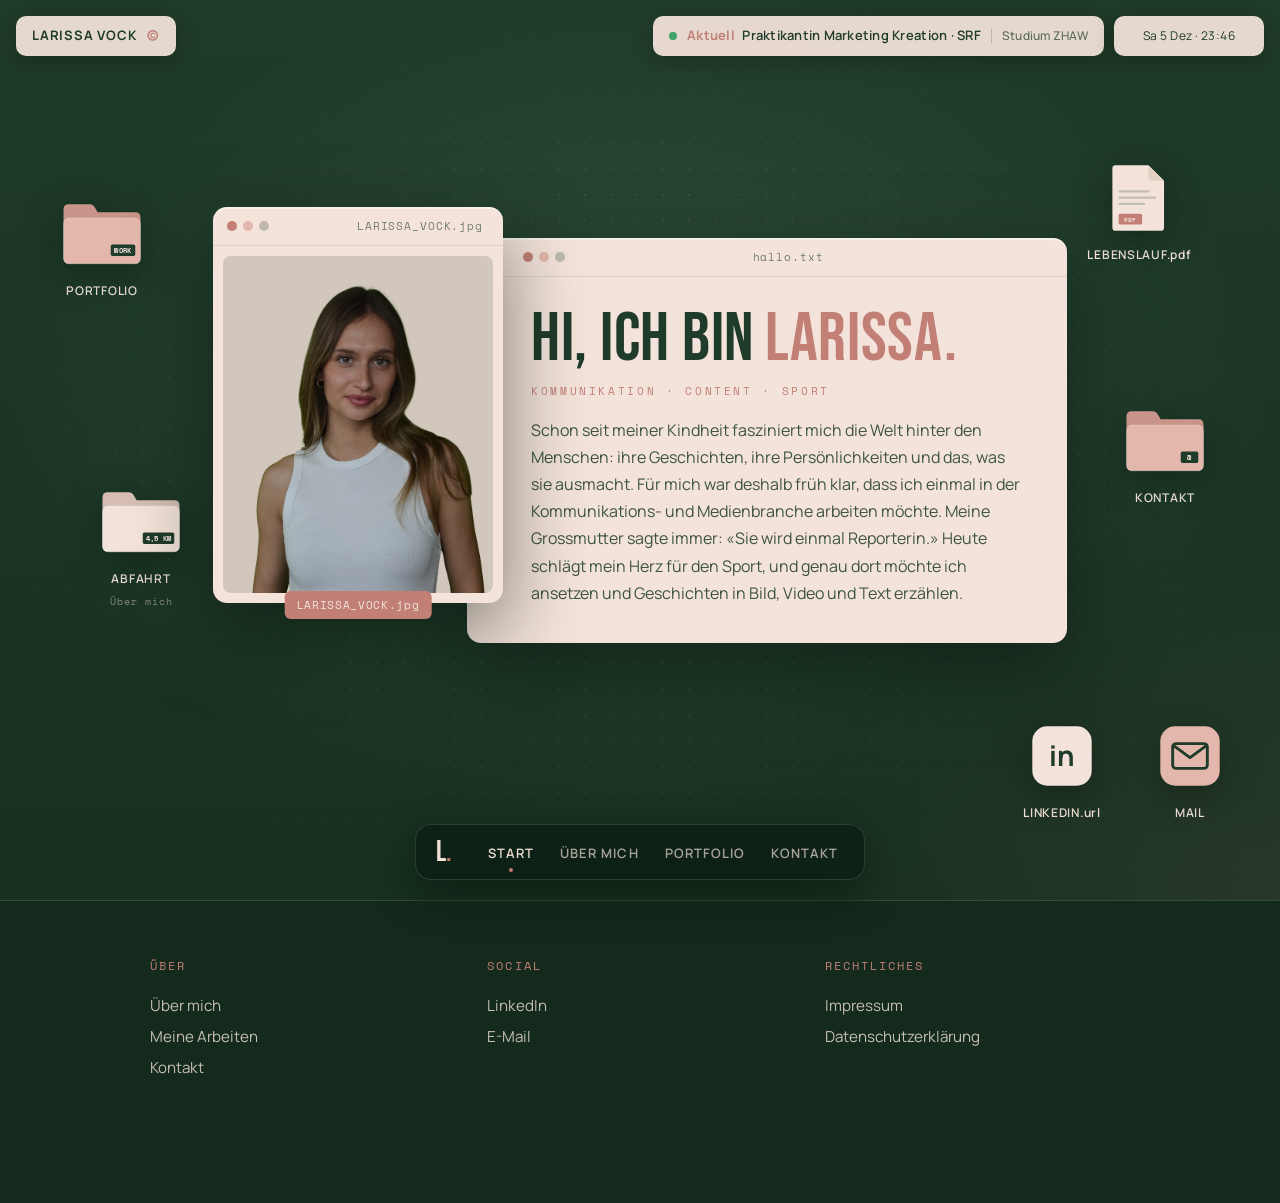
==== index.html @ a06ce9d1 "Startseite: Ordner in Rosa/Beige, Mail-Icon, Status als aktuell Co-Authored-By: Claude Opus 5.5 <nor" ====
<!DOCTYPE html>
<html lang="de">
<head>
<meta charset="UTF-8">
<meta name="format-detection" content="telephone=no, date=no, address=no, email=no">
<meta name="viewport" content="width=device-width, initial-scale=1.0">
<title>Larissa Vock</title>
<link rel="preconnect" href="https://fonts.googleapis.com">
<link href="https://fonts.googleapis.com/css2?family=Bebas+Neue&family=Space+Mono:wght@400;700&family=Manrope:wght@300;400;500;600;700&display=swap" rel="stylesheet">
<link rel="stylesheet" href="style.css">
</head>
<body class="dt-body">

<!-- Menüleiste oben -->
<header class="dt-menubar">
  <a href="index.html" class="dt-chip dt-brand">LARISSA VOCK<span>©</span></a>
  <div class="dt-menubar-right">
    <div class="dt-chip dt-status">
      <i class="dt-dot" aria-hidden="true"></i>
      <span><b>Aktuell</b> Praktikantin Marketing Kreation · SRF</span>
      <span class="dt-status-sub">Studium ZHAW</span>
    </div>
    <div class="dt-chip dt-clock mono" id="dtClock" aria-label="Uhrzeit in Zürich">&nbsp;</div>
  </div>
</header>

<main class="dt-desktop" id="desktop">

  <!-- Fenster in der Mitte -->
  <div class="dt-windows">
    <div class="dt-window dt-photo" data-drag style="--d:150ms">
      <div class="dt-titlebar" data-handle>
        <span class="dt-lights" aria-hidden="true"><i></i><i></i><i></i></span>
        <span class="dt-title mono">LARISSA_VOCK.jpg</span>
      </div>
      <div class="dt-photo-img"><img src="larissa-photo.jpg" alt="Larissa Vock" draggable="false"></div>
      <div class="dt-filetag mono">LARISSA_VOCK.jpg</div>
    </div>

    <div class="dt-window dt-text" data-drag style="--d:300ms">
      <div class="dt-titlebar" data-handle>
        <span class="dt-lights" aria-hidden="true"><i></i><i></i><i></i></span>
        <span class="dt-title mono">hallo.txt</span>
      </div>
      <div class="dt-text-body">
        <h1 data-split>Hi, ich bin <span>Larissa.</span></h1>
        <div class="home-tagline mono">Kommunikation · Content · Sport</div>
        <p class="home-story">Schon seit meiner Kindheit fasziniert mich die Welt hinter den Menschen: ihre Geschichten,
        ihre Persönlichkeiten und das, was sie ausmacht. Für mich war deshalb früh klar, dass ich einmal in der
        Kommunikations- und Medienbranche arbeiten möchte. Meine Grossmutter sagte immer: «Sie wird einmal
        Reporterin.» Heute schlägt mein Herz für den Sport, und genau dort möchte ich ansetzen und Geschichten in
        Bild, Video und Text erzählen.</p>
      </div>
    </div>
  </div>

  <!-- Desktop-Icons -->
  <nav class="dt-icons" aria-label="Desktop">
    <a class="dt-icon" href="portfolio.html" data-drag style="--x:8%; --y:22%; --d:600ms">
      <svg class="dt-folder folder-rosa" viewBox="0 0 96 76" aria-hidden="true">
        <path d="M4 10 Q4 4 10 4 H34 Q38 4 40 8 L43 13 H86 Q92 13 92 19 V24 H4 Z" class="f-back"/>
        <rect x="4" y="20" width="88" height="52" rx="6" class="f-front"/>
        <rect x="58" y="50" width="28" height="13" rx="2" class="f-tag"/>
        <text x="72" y="59.5" class="f-tag-txt">WORK</text>
      </svg>
      <span class="dt-label">PORTFOLIO</span>
    </a>

    <a class="dt-icon" href="ueber-mich.html" data-drag style="--x:11%; --y:54%; --d:720ms">
      <svg class="dt-folder folder-cream" viewBox="0 0 96 76" aria-hidden="true">
        <path d="M4 10 Q4 4 10 4 H34 Q38 4 40 8 L43 13 H86 Q92 13 92 19 V24 H4 Z" class="f-back"/>
        <rect x="4" y="20" width="88" height="52" rx="6" class="f-front"/>
        <rect x="50" y="50" width="36" height="13" rx="2" class="f-tag"/>
        <text x="68" y="59.5" class="f-tag-txt">4,5 KM</text>
      </svg>
      <span class="dt-label">ABFAHRT</span>
      <span class="dt-hint mono">Über mich</span>
    </a>

    <a class="dt-icon" href="Lebenslauf_Larissa_Vock.pdf" download data-drag style="--x:89%; --y:18%; --d:840ms">
      <svg class="dt-doc" viewBox="0 0 76 92" aria-hidden="true">
        <path d="M8 4 H50 L70 24 V84 Q70 88 66 88 H8 Q4 88 4 84 V8 Q4 4 8 4 Z" class="d-page"/>
        <path d="M50 4 V20 Q50 24 54 24 H70" class="d-fold"/>
        <rect x="12" y="36" width="40" height="3" rx="1.5" class="d-line"/>
        <rect x="12" y="44" width="48" height="3" rx="1.5" class="d-line"/>
        <rect x="12" y="52" width="34" height="3" rx="1.5" class="d-line"/>
        <rect x="12" y="66" width="30" height="14" rx="2" class="d-tag"/>
        <text x="27" y="76.5" class="d-tag-txt">PDF</text>
      </svg>
      <span class="dt-label">LEBENSLAUF.pdf</span>
    </a>

    <a class="dt-icon" href="kontakt.html" data-drag style="--x:91%; --y:45%; --d:960ms">
      <svg class="dt-folder folder-rosa" viewBox="0 0 96 76" aria-hidden="true">
        <path d="M4 10 Q4 4 10 4 H34 Q38 4 40 8 L43 13 H86 Q92 13 92 19 V24 H4 Z" class="f-back"/>
        <rect x="4" y="20" width="88" height="52" rx="6" class="f-front"/>
        <rect x="66" y="50" width="20" height="13" rx="2" class="f-tag"/>
        <text x="76" y="59.5" class="f-tag-txt">@</text>
      </svg>
      <span class="dt-label">KONTAKT</span>
    </a>

    <a class="dt-icon" href="https://www.linkedin.com/in/larissa-vock-81aab3216/" target="_blank" rel="noopener" data-drag style="--x:83%; --y:80%; --d:1080ms">
      <svg class="dt-app" viewBox="0 0 80 80" aria-hidden="true">
        <rect x="4" y="4" width="72" height="72" rx="18" class="a-bg"/>
        <text x="40" y="52" class="a-txt">in</text>
      </svg>
      <span class="dt-label">LINKEDIN.url</span>
    </a>

    <a class="dt-icon" href="mailto:larissa.vock@bluewin.ch" data-drag style="--x:93%; --y:80%; --d:1200ms">
      <svg class="dt-app" viewBox="0 0 80 80" aria-hidden="true">
        <rect x="4" y="4" width="72" height="72" rx="18" class="a-bg a-bg-rosa"/>
        <rect x="19" y="25" width="42" height="30" rx="4" class="m-env"/>
        <path d="M21 28 L40 42 L59 28" class="m-flap"/>
      </svg>
      <span class="dt-label">MAIL</span>
    </a>
  </nav>

  <!-- Dock unten -->
  <nav class="dt-dock" aria-label="Hauptnavigation">
    <a href="index.html" class="dt-dock-logo" aria-label="Start">L<span>.</span></a>
    <ul>
      <li><a href="index.html" class="active">START</a></li>
      <li><a href="ueber-mich.html">ÜBER MICH</a></li>
      <li><a href="portfolio.html">PORTFOLIO</a></li>
      <li><a href="kontakt.html">KONTAKT</a></li>
    </ul>
  </nav>
</main>


<footer class="site-footer">
  <div class="footer-inner">
    <div class="footer-cols">
      <div class="footer-col">
        <h4>Über</h4>
        <a href="ueber-mich.html">Über mich</a>
        <a href="portfolio.html">Meine Arbeiten</a>
        <a href="kontakt.html">Kontakt</a>
      </div>
      <div class="footer-col">
        <h4>Social</h4>
        <a href="https://www.linkedin.com/in/larissa-vock-81aab3216/" target="_blank" rel="noopener">LinkedIn</a>
        <a href="mailto:larissa.vock@bluewin.ch">E-Mail</a>
      </div>
      <div class="footer-col">
        <h4>Rechtliches</h4>
        <a href="impressum.html">Impressum</a>
        <a href="datenschutz.html">Datenschutzerklärung</a>
      </div>
    </div>
  </div>
</footer>

<script>
(function(){
  /* Uhr (Zürcher Zeit) */
  var clock = document.getElementById('dtClock');
  var fmtDay = new Intl.DateTimeFormat('de-CH', { timeZone: 'Europe/Zurich', weekday: 'short', day: 'numeric', month: 'short' });
  var fmtTime = new Intl.DateTimeFormat('de-CH', { timeZone: 'Europe/Zurich', hour: '2-digit', minute: '2-digit' });
  function tick(){
    var now = new Date();
    clock.textContent = fmtDay.format(now).replace(/\./g, '').replace(',', '') + ' · ' + fmtTime.format(now);
  }
  tick(); setInterval(tick, 10000);


  /* Fenster & Icons verschieben wie auf einem Desktop */
  var desktop = document.getElementById('desktop');
  var z = 10;
  var canDrag = window.matchMedia('(min-width: 900px) and (pointer: fine)');
  document.querySelectorAll('[data-drag]').forEach(function(el){
    var handle = el.querySelector('[data-handle]') || el;
    var sx, sy, ox = 0, oy = 0, moved = false, active = false;
    handle.addEventListener('pointerdown', function(e){
      if (!canDrag.matches || e.button !== 0) return;
      active = true; moved = false;
      sx = e.clientX - ox; sy = e.clientY - oy;
      el.style.zIndex = ++z;
      el.classList.add('is-focus');
      handle.setPointerCapture(e.pointerId);
    });
    handle.addEventListener('pointermove', function(e){
      if (!active) return;
      var nx = e.clientX - sx, ny = e.clientY - sy;
      if (!moved && Math.abs(nx - ox) + Math.abs(ny - oy) < 4) return;
      moved = true;
      el.classList.add('is-dragging');
      // im sichtbaren Bereich halten
      var r = el.getBoundingClientRect(), d = desktop.getBoundingClientRect();
      var baseL = r.left - ox, baseT = r.top - oy;
      nx = Math.min(Math.max(nx, d.left + 8 - baseL), d.right - 8 - r.width - baseL);
      ny = Math.min(Math.max(ny, d.top + 70 - baseT), d.bottom - 100 - r.height - baseT);
      ox = nx; oy = ny;
      el.style.translate = ox + 'px ' + oy + 'px';
    });
    el.addEventListener('dragstart', function(e){ e.preventDefault(); });
    function end(){ active = false; el.classList.remove('is-dragging'); }
    handle.addEventListener('pointerup', end);
    handle.addEventListener('pointercancel', end);
    // Nach dem Ziehen keinen Link öffnen
    el.addEventListener('click', function(e){
      if (moved){ e.preventDefault(); e.stopPropagation(); moved = false; }
    });
  });
  document.addEventListener('pointerdown', function(e){
    document.querySelectorAll('.is-focus').forEach(function(f){ if (!f.contains(e.target)) f.classList.remove('is-focus'); });
  });
})();
</script>

<script src="lenis.min.js"></script>
<script src="motion.js"></script>
</body>
</html>
---- style.css ----
:root{
  --black: #1F3B29;
  --black-soft: #35543F;
  --black-deep: #142A1C;
  --red: #C17F76;
  --red-soft: #E3B7AC;
  --bg: #1F3B29;
  --bg-alt: #16301F;
  --card: #3E6248;
  --cream: #F3E3DA;
  --pink-strong: #C17F76;
  --line: rgba(243,227,218,0.16);
  --nav-h: 68px;
}

*{ margin:0; padding:0; box-sizing:border-box; }
html{ scroll-behavior: smooth; }
html.lenis, html.lenis body{ height: auto; }
.lenis.lenis-smooth{ scroll-behavior: auto !important; }
.lenis.lenis-stopped{ overflow: hidden; }

body{
  background-color: var(--bg);
  color: var(--cream);
  font-family: 'Manrope', sans-serif;
  font-weight: 400;
  overflow-x: hidden;
}

h1, h2, h3, .display{
  font-family: 'Bebas Neue', sans-serif;
  text-transform: uppercase;
  letter-spacing: 0.01em;
}

.mono{ font-family: 'Space Mono', monospace; }

/* ---------- NAV ---------- */
.site-nav{
  position: fixed;
  top: 0; left: 0; right: 0;
  height: var(--nav-h);
  background: var(--cream);
  border-bottom: 2px solid var(--red);
  display: flex;
  align-items: center;
  justify-content: space-between;
  padding: 0 6vw;
  z-index: 200;
}
.site-nav .logo{
  font-family: 'Bebas Neue', sans-serif;
  font-size: 22px;
  color: var(--black);
  text-decoration: none;
  letter-spacing: 0.03em;
}
.site-nav .logo span{ color: var(--red); }
.nav-links{ display: flex; gap: 28px; list-style: none; }
.nav-links a{
  font-family: 'Manrope', sans-serif;
  font-weight: 600;
  font-size: 13px;
  letter-spacing: 0.04em;
  color: rgba(30,43,33,0.65);
  text-decoration: none;
  padding-bottom: 4px;
  border-bottom: 2px solid transparent;
  transition: color 0.2s ease, border-color 0.2s ease;
}
.nav-links a:hover{ color: var(--black); }
.nav-links a.active{ color: var(--red); border-color: var(--red); }

@media (max-width: 640px){
  .site-nav{ padding: 0 5vw; }
  .nav-links{ gap: 14px; }
  .nav-links a{ font-size: 10px; }
  .site-nav .logo{ font-size: 18px; }
}

/* ---------- SHARED PAGE WRAP ---------- */
.page{ padding-top: var(--nav-h); }

/* ---------- HOME PAGE ---------- */
.home-hero{
  min-height: calc(100vh - var(--nav-h));
  display: flex;
  align-items: center;
  gap: 6vw;
  padding: 6vw 8vw;
  flex-wrap: wrap;
}
.home-photo{
  width: 260px;
  height: 260px;
  border-radius: 50%;
  background: var(--card);
  border: 3px solid var(--red);
  flex-shrink: 0;
  display: flex;
  align-items: center;
  justify-content: center;
  font-family: 'Manrope', sans-serif;
  font-size: 12px;
  color: rgba(255,255,255,0.6);
  text-align: center;
  overflow: hidden;
}
.home-photo img{ width: 100%; height: 100%; object-fit: cover; object-position: center 22%; }
.home-photo img.photo-kontakt{ object-position: center 35%; }
.home-text{ max-width: 560px; }
.home-text .eyebrow{
  display: inline-block;
  font-family: 'Manrope', sans-serif;
  font-weight: 700;
  font-size: 11px;
  color: var(--black);
  background: var(--red-soft);
  padding: 6px 14px;
  border-radius: 20px;
  letter-spacing: 0.1em;
  margin-bottom: 18px;
}
.home-text h1{
  font-size: clamp(2.8rem, 6.5vw, 5.2rem);
  line-height: 0.95;
  color: var(--cream);
  margin-bottom: 20px;
}
.home-text h1 span{ color: var(--red); }
.home-text p{
  font-size: 1.05rem;
  line-height: 1.7;
  color: rgba(243,227,218,0.8);
  margin-bottom: 30px;
}
.cta-row{ display: flex; gap: 16px; flex-wrap: wrap; }
.cta-btn{
  font-family: 'Manrope', sans-serif;
  font-weight: 700;
  font-size: 15px;
  color: var(--black);
  background: var(--red-soft);
  padding: 12px 22px;
  border-radius: 24px;
  text-decoration: none;
  transition: transform 0.15s ease, background 0.15s ease, color 0.15s ease;
}
.cta-btn:hover{ background: var(--black); color: #fff; transform: translateY(-2px); }
.cta-btn.ghost{
  background: transparent;
  color: var(--red);
  border: 1.5px solid var(--red);
}
.cta-btn.ghost:hover{ background: var(--black); color: #fff; border-color: var(--black); }
.cta-btn.green{ background: var(--cream); color: var(--black); }
.cta-btn.green:hover{ background: var(--red-soft); color: var(--black); }
.teaser{
  font-weight: 700;
  font-size: 1.3rem;
  line-height: 1.5;
  color: var(--cream);
  margin-top: 8px;
}
.teaser span{ color: var(--red); }

/* ---------- FULL-BLEED DIAGONAL TRACK (Über mich) ---------- */
.track-overlay{
  position: fixed;
  top: var(--nav-h); left: 0; right: 0; bottom: 0;
  pointer-events: none;
  z-index: 1;
  overflow: hidden;
  opacity: 0;
  transition: opacity 0.4s ease;
}
.track-overlay.visible{ opacity: 1; }
.track-overlay svg{ width: 100%; height: 100%; display: block; }
.track-gates-bg{
  position: fixed;
  top: var(--nav-h); left: 0; right: 0; bottom: 0;
  pointer-events: none;
  z-index: 1;
  opacity: 0;
  transition: opacity 0.4s ease;
}
.track-gates-bg.visible{ opacity: 1; }
.track-markers{
  position: fixed;
  top: var(--nav-h); left: 0; right: 0; bottom: 0;
  pointer-events: none;
  z-index: 1;
  opacity: 0;
  transition: opacity 0.4s ease;
}
.track-markers.visible{ opacity: 1; }
.track-path{
  fill: none;
  stroke: var(--pink-strong);
  stroke-width: 2.6;
  opacity: 1;
  stroke-linecap: round;
}
.gate{
  position: absolute;
  width: 24px;
  height: 32px;
  transform: translate(-50%, -100%);
  opacity: 0.75;
  transition: opacity 0.3s ease;
}
.gate::before,
.gate::after{
  content: '';
  position: absolute;
  bottom: 0;
  width: 2.5px;
  height: 100%;
  background: var(--pink-strong);
}
.gate::before{ left: 1px; }
.gate::after{ right: 1px; }
.gate .flag-l,
.gate .flag-r{
  position: absolute;
  top: 0;
  width: 0; height: 0;
  border-style: solid;
}
.gate .flag-l{
  left: 3px;
  border-width: 6px 10px 6px 0;
  border-color: transparent var(--pink-strong) transparent transparent;
}
.gate .flag-r{
  right: 3px;
  border-width: 6px 0 6px 10px;
  border-color: transparent transparent transparent var(--pink-strong);
}
.gate.active{ opacity: 1; }
.gate.active::before,
.gate.active::after{
  background: var(--cream);
}
.gate.active .flag-l{ border-right-color: var(--cream); }
.gate.active .flag-r{ border-left-color: var(--cream); }
.racer{
  position: absolute;
  width: 30px; height: 30px;
  --dir: 1;
  transform: translate(-50%, -60%) scaleX(var(--dir));
  transition: left 0.04s linear, top 0.04s linear, opacity 0.35s ease;
  opacity: 0;
  z-index: 2;
  filter: drop-shadow(0 3px 6px rgba(0,0,0,0.4));
}
.racer svg{ width: 100%; height: 100%; display: block; }
.racer.moving{ opacity: 1; }

/* ---------- FLOATING HUD ---------- */
.hud{
  position: fixed;
  bottom: 24px;
  left: 24px;
  background: var(--black-deep);
  color: #fff;
  border-radius: 14px;
  padding: 14px 18px;
  z-index: 150;
  font-family: 'Space Mono', monospace;
  font-size: 11px;
  min-width: 140px;
  box-shadow: 0 10px 30px rgba(0,0,0,0.35);
  opacity: 0;
  transition: opacity 0.4s ease;
}
.hud.visible{ opacity: 1; }
.hud .row{
  display: flex;
  justify-content: space-between;
  gap: 18px;
  padding: 3px 0;
  color: rgba(255,255,255,0.55);
}
.hud .row .val{ color: var(--red-soft); font-weight: 700; }
.hud .current{
  margin-top: 8px;
  padding-top: 8px;
  border-top: 1px solid rgba(255,255,255,0.18);
  color: #fff;
  font-weight: 700;
  letter-spacing: 0.06em;
  font-size: 10px;
}

@media (max-width: 700px){
  .hud{ left: 12px; bottom: 12px; padding: 10px 14px; font-size: 9px; min-width: 110px; }
}

main.track-main{ position: relative; z-index: 2; }

.track-main section{
  min-height: 68vh;
  display: flex;
  flex-direction: column;
  justify-content: center;
  align-items: flex-start;
  padding: 40px 8vw;
  position: relative;
  border-bottom: 1px solid var(--line);
  overflow: hidden;
  background: rgba(10,26,17,0.32);
}
.track-main section.align-right{
  align-items: flex-end;
}
#welcome{
  position: relative;
  overflow: hidden;
}
.track-main .alt{ background: rgba(6,18,11,0.32); }
.mountains-bg{
  position: absolute;
  bottom: 0; left: 0;
  width: 100%;
  height: 62%;
  z-index: 0;
  pointer-events: none;
}
#welcome .content-block{
  position: relative;
  z-index: 1;
}
.content-block{
  background: var(--card);
  border-radius: 18px;
  padding: 40px 44px;
  width: 880px;
  max-width: 100%;
  box-shadow: 0 8px 28px rgba(0,0,0,0.35);
}
.track-main .eyebrow{
  display: inline-block;
  font-family: 'Manrope', sans-serif;
  font-weight: 700;
  font-size: 11px;
  color: var(--black);
  background: var(--red-soft);
  padding: 6px 14px;
  border-radius: 20px;
  letter-spacing: 0.1em;
  margin-bottom: 18px;
}
.track-main h2{
  font-size: clamp(2.9rem, 6.5vw, 5.4rem);
  line-height: 0.98;
  margin-bottom: 20px;
  color: var(--cream);
}
.track-main .sub{
  font-family: 'Manrope', sans-serif;
  font-weight: 600;
  font-size: 15px;
  color: rgba(243,227,218,0.7);
  margin-bottom: 28px;
}
.track-main p.desc{
  max-width: 820px;
  font-size: 1.2rem;
  line-height: 1.68;
  color: rgba(243,227,218,0.9);
}
.track-main ul.bullets{
  max-width: 820px;
  margin-top: 16px;
  padding-left: 20px;
  color: rgba(243,227,218,0.9);
  line-height: 1.8;
  font-size: 1.1rem;
}


.tags{ display: flex; flex-wrap: wrap; gap: 10px; margin-top: 24px; }
.tag{
  font-family: 'Manrope', sans-serif;
  font-weight: 600;
  font-size: 14px;
  padding: 10px 20px;
  border: 1.5px solid rgba(243,227,218,0.4);
  color: var(--cream);
  border-radius: 24px;
}
.tags-label{
  font-family: 'Manrope', sans-serif;
  font-weight: 800;
  font-size: 15px;
  color: var(--cream);
  letter-spacing: 0.08em;
  margin-top: 30px;
  margin-bottom: 12px;
}

.skill-row{
  display: grid;
  grid-template-columns: 240px 1fr;
  align-items: center;
  gap: 16px;
  max-width: 580px;
  margin-top: 14px;
}
.skill-row .name{ font-family: 'Manrope', sans-serif; font-weight: 600; font-size: 13px; color: var(--cream); }
.bar{
  height: 8px;
  background: rgba(243,227,218,0.18);
  position: relative;
  overflow: hidden;
  border-radius: 6px;
}
.bar span{
  position: absolute; left:0; top:0; bottom:0;
  background: var(--red);
  width: 0%;
  border-radius: 6px;
  transition: width 1.2s cubic-bezier(.2,.8,.2,1);
}

#ziel{ background: var(--cream) !important; position: relative; padding-top: 110px !important; overflow: hidden; }
#ziel h2{ color: var(--black); }
#ziel .eyebrow{ background: var(--red-soft); color: var(--black); }
#ziel .sub, #ziel p.desc{ color: rgba(30,43,33,0.8); }
.finish-arch{
  position: absolute;
  top: 0; left: 50%;
  transform: translateX(-50%);
  width: min(900px, 94%);
  height: auto;
}
.finish-line{
  position: absolute;
  top: 0; left: 0;
  width: 100%;
  height: 26px;
  background-image:
    linear-gradient(45deg, var(--black-deep) 25%, transparent 25%, transparent 75%, var(--black-deep) 75%, var(--black-deep)),
    linear-gradient(45deg, var(--black-deep) 25%, transparent 25%, transparent 75%, var(--black-deep) 75%, var(--black-deep));
  background-size: 24px 24px;
  background-position: 0 0, 12px 12px;
  background-color: var(--cream);
}
#hero{ position: relative; }
.starthaus{
  position: absolute;
  width: 76px;
  height: 76px;
  transform: translate(-50%, -50%);
  opacity: 0.9;
  transition: opacity 0.3s ease, transform 0.3s ease;
}
.starthaus.active{
  opacity: 1;
  transform: translate(-50%, -50%) scale(1.08);
}
#ziel .final-time{
  font-family: 'Space Mono', monospace;
  font-size: clamp(1.3rem, 2.8vw, 1.8rem);
  color: var(--red);
  margin: 16px 0 24px;
}
.contact-links{ display:flex; gap: 20px; flex-wrap: wrap; align-items: center; }
.contact-links a{
  color: var(--black);
  text-decoration: none;
  border-bottom: 1px solid var(--red);
  padding-bottom: 3px;
  font-family: 'Manrope', sans-serif;
  font-weight: 600;
  font-size: 13px;
}
.contact-links a.cta-btn{
  display: inline-block;
  font-size: 15px;
  font-weight: 700;
  line-height: 1;
  padding: 15px 26px;
  border-bottom: none;
}

/* ---------- CAROUSEL ---------- */
.carousel{
  position: relative;
  max-width: 480px;
  margin-top: 28px;
  border-radius: 14px;
  overflow: hidden;
  border: 1px solid var(--line);
}
.carousel-track{ display: flex; transition: transform 0.4s ease; }
.carousel-slide{
  min-width: 100%;
  height: 260px;
  background: var(--black);
  display: flex;
  flex-direction: column;
  align-items: center;
  justify-content: center;
  text-align: center;
  padding: 20px;
}
.carousel-slide:nth-child(even){ background: var(--black-soft); }
.carousel-slide .cap{
  font-family: 'Manrope', sans-serif;
  font-weight: 700;
  font-size: 11px;
  letter-spacing: 0.1em;
  color: var(--red-soft);
  margin-bottom: 8px;
}
.carousel-slide .ph{
  font-family: 'Manrope', sans-serif;
  font-size: 12px;
  color: rgba(255,255,255,0.55);
}
.carousel-btn{
  position: absolute;
  top: 50%;
  transform: translateY(-50%);
  width: 34px; height: 34px;
  border-radius: 50%;
  background: rgba(0,0,0,0.4);
  border: 1px solid rgba(255,255,255,0.4);
  color: #fff;
  font-size: 18px;
  cursor: pointer;
  display: flex;
  align-items: center;
  justify-content: center;
}
.carousel-btn.prev{ left: 12px; }
.carousel-btn.next{ right: 12px; }
.carousel-btn:hover{ border-color: var(--red-soft); color: var(--red-soft); }
.carousel-dots{
  display: flex;
  justify-content: center;
  gap: 8px;
  padding: 12px 0;
  background: var(--black-deep);
}
.carousel-dots .dot{
  width: 7px; height: 7px;
  border-radius: 50%;
  background: rgba(255,255,255,0.3);
  cursor: pointer;
  transition: background 0.2s ease;
}
.carousel-dots .dot.active{ background: var(--red-soft); }

@media (max-width: 700px){
  .track-main section{ padding: 50px 6vw; }
  .skill-row{ grid-template-columns: 130px 1fr; }
}

/* ---------- PROJECT DETAIL PAGES ---------- */
.project-wrap{ padding: 6vw 8vw 8vw; max-width: 980px; margin: 0 auto; }
.back-link{
  display: inline-block;
  font-family: 'Manrope', sans-serif;
  font-weight: 700;
  font-size: 13px;
  color: var(--red-soft);
  text-decoration: none;
  margin-bottom: 24px;
}
.back-link:hover{ color: var(--cream); }
.project-cat{
  display: inline-block;
  font-family: 'Manrope', sans-serif;
  font-weight: 700;
  font-size: 11px;
  letter-spacing: 0.12em;
  color: var(--black);
  background: var(--red-soft);
  padding: 6px 14px;
  border-radius: 20px;
  margin-bottom: 18px;
}
.project-wrap h1{
  font-size: clamp(2.4rem, 5.5vw, 4rem);
  color: var(--cream);
  margin-bottom: 28px;
  line-height: 1;
}
.project-media{
  width: 100%;
  border-radius: 16px;
  overflow: hidden;
  margin-bottom: 32px;
  background: var(--black-deep);
  box-shadow: 0 10px 34px rgba(0,0,0,0.4);
}
.project-media img{ width: 100%; display: block; }
.project-media .ratio-16-9{ position: relative; padding-top: 56.25%; }
.project-media .ratio-16-9 iframe{
  position: absolute; top:0; left:0; width:100%; height:100%; border:0;
}
.project-media .audio-embed{ padding: 24px; }
.project-text{
  max-width: 700px;
  font-size: 1.1rem;
  line-height: 1.75;
  color: rgba(243,227,218,0.88);
}
.project-text p{ margin-bottom: 18px; }
.project-gallery{
  display: grid;
  grid-template-columns: repeat(3, 1fr);
  gap: 6px;
  border-radius: 16px;
  overflow: hidden;
  margin-bottom: 32px;
}
.project-gallery img{ width: 100%; height: 100%; object-fit: cover; display: block; }

/* ---------- PORTFOLIO PAGE ---------- */
.portfolio-wrap{ padding: 8vw; min-height: calc(100vh - var(--nav-h)); background: var(--bg); }
.portfolio-wrap .eyebrow{
  display: inline-block;
  font-family: 'Manrope', sans-serif;
  font-weight: 700;
  font-size: 11px;
  color: var(--black);
  background: var(--red-soft);
  padding: 6px 14px;
  border-radius: 20px;
  letter-spacing: 0.1em;
  margin-bottom: 18px;
}
.portfolio-wrap h1{
  font-size: clamp(2.6rem, 6vw, 4.6rem);
  color: var(--cream);
  margin-bottom: 20px;
}
.portfolio-intro{
  max-width: 640px;
  font-size: 1.05rem;
  line-height: 1.65;
  color: rgba(243,227,218,0.8);
  margin-bottom: 32px;
}
.filter-bar{
  display: flex;
  flex-wrap: wrap;
  gap: 12px;
  margin-bottom: 36px;
}
.filter-btn{
  font-family: 'Manrope', sans-serif;
  font-weight: 700;
  font-size: 12px;
  letter-spacing: 0.06em;
  color: var(--cream);
  background: transparent;
  border: 1.5px solid rgba(243,227,218,0.35);
  border-radius: 20px;
  padding: 8px 18px;
  cursor: pointer;
  transition: background 0.2s ease, color 0.2s ease, border-color 0.2s ease;
}
.filter-btn:hover{ border-color: var(--red-soft); }
.filter-btn.active{
  background: var(--red-soft);
  border-color: var(--red-soft);
  color: var(--black);
}
.read-more-btn{
  background: none;
  border: none;
  padding: 0;
  margin-top: 12px;
  font-family: 'Manrope', sans-serif;
  font-weight: 700;
  font-size: 0.85rem;
  color: var(--red-soft);
  text-decoration: underline;
  cursor: pointer;
}
.read-more-btn:hover{ color: var(--cream); }
.thumb-link{ display: block; }
.project-link{
  display: inline-block;
  margin-top: 14px;
  font-family: 'Manrope', sans-serif;
  font-weight: 700;
  font-size: 0.85rem;
  color: var(--red-soft);
  text-decoration: none;
}
.project-link:hover{ color: var(--cream); }
.card-body h3 a{
  color: inherit;
  text-decoration: none;
}
.card-body h3 a:hover{ color: var(--red-soft); }
.card-detail{
  max-height: 0;
  overflow: hidden;
  transition: max-height 0.4s ease;
}
.portfolio-card.open .card-detail{
  max-height: 400px;
  margin-top: 12px;
}
.portfolio-card.open .card-detail p{
  font-size: 0.88rem;
  line-height: 1.6;
  color: rgba(243,227,218,0.65);
  font-style: italic;
}
.portfolio-card{ display: flex; flex-direction: column; }
.card-body{ display: flex; flex-direction: column; }
.card-body h3{ margin-bottom: 8px; }
.thumb .bib-cat{ letter-spacing: 0.12em; }
.portfolio-grid{
  display: grid;
  grid-template-columns: repeat(auto-fill, minmax(280px, 1fr));
  gap: 28px;
}
.portfolio-card{
  background: var(--card);
  border-radius: 14px;
  overflow: hidden;
  border: 1px solid var(--line);
  box-shadow: 0 4px 18px rgba(17,17,17,0.08);
  transition: transform 0.2s ease, border-color 0.2s ease;
}
.portfolio-card:hover{ transform: translateY(-4px); border-color: var(--red); }
.portfolio-card .thumb{
  height: 220px;
  background: var(--black);
  position: relative;
  overflow: hidden;
}
.portfolio-card:nth-child(even) .thumb{ background: var(--black-soft); }
.thumb img{
  width: 100%;
  height: 100%;
  object-fit: cover;
  display: block;
}
.thumb img.pos-top{ object-position: center 12%; }
.thumb img.pos-video-noemi{ object-position: center 30%; }
.thumb::after{
  content: '';
  position: absolute;
  inset: 0;
  background: linear-gradient(180deg, rgba(10,26,17,0.05) 40%, rgba(10,26,17,0.55) 100%);
  pointer-events: none;
}
.thumb .pin{
  position: absolute;
  top: 12px;
  width: 9px; height: 9px;
  border-radius: 50%;
  background: rgba(255,255,255,0.5);
  border: 1px solid rgba(255,255,255,0.3);
  z-index: 3;
}
.thumb .pin.left{ left: 14px; }
.thumb .pin.right{ right: 14px; }
.thumb .bib-cat{
  position: absolute;
  top: 12px;
  left: 14px;
  font-family: 'Manrope', sans-serif;
  font-weight: 700;
  font-size: 10px;
  letter-spacing: 0.12em;
  color: var(--black);
  background: var(--red-soft);
  padding: 5px 12px;
  border-radius: 14px;
  z-index: 3;
}
.thumb .bib-num{
  position: absolute;
  bottom: 8px;
  right: 12px;
  font-family: 'Bebas Neue', sans-serif;
  font-size: 2rem;
  line-height: 1;
  color: #fff;
  text-shadow: 0 2px 8px rgba(0,0,0,0.6);
  z-index: 3;
}
.portfolio-card .card-body{ padding: 20px; }
.portfolio-card h3{
  font-size: 1.5rem;
  color: var(--cream);
  margin-bottom: 8px;
}
.portfolio-card p{
  font-size: 0.9rem;
  line-height: 1.5;
  color: rgba(243,227,218,0.75);
}
.portfolio-card p a{
  color: var(--cream);
  font-weight: 700;
  font-size: 1.05rem;
  text-decoration: none;
  border-bottom: 1.5px solid var(--red);
}
.portfolio-card p a:hover{ color: var(--red); }
.finish-flag{
  height: 16px;
  width: 180px;
  background-image: repeating-conic-gradient(#111 0% 25%, #fff 0% 50%);
  background-size: 16px 16px;
  border-radius: 3px;
  margin-bottom: 22px;
  box-shadow: 0 2px 6px rgba(17,17,17,0.15);
}

/* ---------- CONTACT PAGE ---------- */
.contact-wrap{
  min-height: calc(100vh - var(--nav-h));
  display: flex;
  flex-direction: column;
  justify-content: center;
  padding: 8vw;
  background: var(--bg);
}
.contact-wrap h1{
  font-size: clamp(2.8rem, 7vw, 5.5rem);
  color: var(--cream);
  margin-bottom: 24px;
}
.contact-wrap p.lead{
  font-size: 1.1rem;
  line-height: 1.7;
  color: rgba(243,227,218,0.8);
  max-width: 560px;
  margin-bottom: 40px;
}
.contact-grid{
  display: grid;
  grid-template-columns: repeat(auto-fit, minmax(220px, 1fr));
  gap: 24px;
  max-width: 700px;
}
.contact-item{
  background: var(--card);
  border: 1px solid var(--line);
  border-radius: 12px;
  padding: 20px;
  box-shadow: 0 4px 18px rgba(17,17,17,0.06);
}
.contact-item .label{
  font-family: 'Manrope', sans-serif;
  font-weight: 700;
  font-size: 11px;
  color: var(--red);
  letter-spacing: 0.1em;
  margin-bottom: 10px;
}
.contact-item a, .contact-item span{
  color: var(--cream);
  text-decoration: none;
  font-size: 1rem;
}
.contact-item a:hover{ color: var(--red); }

@media (prefers-reduced-motion: reduce){
  html{ scroll-behavior: auto; }
  .racer, .bar span{ transition: none; }
}

a:focus-visible, button:focus-visible{
  outline: 2px solid var(--red);
  outline-offset: 2px;
}

/* ---------- ÜBER MICH: VERFEINERTE STRECKE ---------- */
.track-band, .track-edge, .track-path, .track-done{
  fill: none; stroke-linecap: round; stroke-linejoin: round;
}
/* Pistenband: breiter, weicher "Schnee"-Streifen */
.track-band{ stroke: var(--cream); stroke-width: 54; opacity: 0.055; }
/* gestrichelte Pistenränder */
.track-edge{
  stroke: var(--cream); stroke-width: 54; opacity: 0.22;
  stroke-dasharray: 0.1 14; stroke-linecap: round;
  display: none;
}
/* Ideallinie (noch nicht gefahren) */
.track-path{
  stroke: var(--cream); stroke-width: 2; opacity: 0.35;
  stroke-dasharray: 2 11;
}
/* bereits gefahrene Strecke */
.track-done{
  stroke: var(--pink-strong); stroke-width: 4;
  filter: drop-shadow(0 0 6px rgba(193,127,118,0.5));
}

/* Tore mit Beschriftung */
.gate{ width: 26px; height: 36px; opacity: 0.9; }
.gate::before, .gate::after{ width: 3px; border-radius: 2px; }
.gate-label{
  position: absolute;
  left: calc(100% + 12px);
  top: 4px;
  white-space: nowrap;
  font-size: 10px;
  letter-spacing: 0.14em;
  color: rgba(243,227,218,0.55);
  transition: color 0.3s ease;
}
.gate.label-left .gate-label{ left: auto; right: calc(100% + 12px); }
.gate.active .gate-label{ color: var(--cream); }
.gate.active{ filter: drop-shadow(0 0 8px rgba(193,127,118,0.55)); }

/* Fahrer */
.racer{ width: 34px; height: 34px; filter: drop-shadow(0 4px 8px rgba(0,0,0,0.5)); }

/* Seitenhintergrund: sanfter Verlauf statt flacher Fläche */
body:has(.track-main){
  background:
    radial-gradient(1200px 700px at 85% 0%, rgba(62,98,72,0.35), transparent 70%),
    radial-gradient(900px 600px at 0% 60%, rgba(193,127,118,0.08), transparent 70%),
    linear-gradient(180deg, #1F3B29 0%, #172F20 55%, #12261A 100%);
  background-attachment: fixed;
}
.track-main section, .track-main .alt{ background: transparent; border-bottom: none; }

/* Inhaltskarten: Glas-Look */
.content-block{
  background: linear-gradient(145deg, rgba(62,98,72,0.82), rgba(44,74,54,0.82));
  -webkit-backdrop-filter: blur(10px);
  backdrop-filter: blur(10px);
  border: 1px solid rgba(243,227,218,0.14);
  border-radius: 20px;
  box-shadow: 0 24px 60px rgba(5,15,9,0.45), inset 0 1px 0 rgba(255,255,255,0.06);
}
.js .content-block{ opacity: 0; transform: translateY(28px); transition: opacity 0.7s ease, transform 0.7s ease; }
.js .content-block.in{ opacity: 1; transform: none; }
.track-main .eyebrow{ background: rgba(227,183,172,0.16); color: var(--red-soft); border: 1px solid rgba(227,183,172,0.35); }
.track-main h2{ letter-spacing: 0.01em; }
.track-main ul.bullets li::marker{ color: var(--pink-strong); }
.tag{ background: rgba(243,227,218,0.06); }

/* HUD: Glas + Fortschrittsbalken */
.hud{
  background: rgba(15,32,21,0.78);
  -webkit-backdrop-filter: blur(10px);
  backdrop-filter: blur(10px);
  border: 1px solid rgba(243,227,218,0.16);
}
.hud-bar{ height: 3px; background: rgba(255,255,255,0.14); border-radius: 2px; margin-top: 10px; overflow: hidden; }
.hud-bar span{ display: block; height: 100%; width: 0; background: var(--pink-strong); }

@media (max-width: 700px){
  .gate-label{ display: none; }
  .track-band{ stroke-width: 34; }
}


/* ---------- WELCOME: editorial ---------- */
#welcome{
  min-height: calc(100vh - var(--nav-h));
  justify-content: center;
  background: radial-gradient(900px 500px at 78% 18%, rgba(227,183,172,0.14), transparent 70%);
}
#welcome .mountains-bg{ height: 70%; width: 100%; bottom: 0; }
.welcome-copy{ position: relative; z-index: 1; max-width: 900px; }
.welcome-kicker{
  font-size: 12px; letter-spacing: 0.22em; color: var(--red-soft);
  display: flex; align-items: center; gap: 14px; margin-bottom: 26px;
}
.welcome-kicker::before{ content:''; width: 44px; height: 1px; background: var(--red); }
#welcome h2{ font-size: clamp(3.6rem, 9vw, 8rem); line-height: 0.92; font-weight: 400; margin-bottom: 26px; }
#welcome .desc{ max-width: 560px; font-size: 1.15rem; color: rgba(243,227,218,0.82); }
.scroll-cue{
  position: absolute; left: 8vw; bottom: 34px; z-index: 1;
  display: flex; align-items: center; gap: 14px;
  font-size: 11px; letter-spacing: 0.22em; color: rgba(243,227,218,0.6);
}
.scroll-cue i{ display:block; width: 1px; height: 46px; background: linear-gradient(var(--cream), transparent); animation: cue 2s ease-in-out infinite; }
@keyframes cue{ 0%{transform: scaleY(0); transform-origin: top;} 50%{transform: scaleY(1); transform-origin: top;} 51%{transform-origin: bottom;} 100%{transform: scaleY(0); transform-origin: bottom;} }
#welcome{ justify-content: flex-start; padding-top: 11vh; }
#welcome .mountains-bg{ height: 52%; }
.track-main #welcome{ padding-top: 14vh; }

/* Welcome: Titel einzeilig, Untertitel feiner */
.track-main #welcome h2{
  font-size: clamp(2.4rem, 6.6vw, 6.4rem);
  line-height: 1;
  letter-spacing: 0.02em;
  white-space: nowrap;
  margin-bottom: 22px;
}
.track-main #welcome .desc{
  font-family: 'Manrope', sans-serif;
  font-weight: 300;
  font-size: clamp(1.05rem, 1.6vw, 1.4rem);
  line-height: 1.6;
  letter-spacing: 0.01em;
  max-width: 640px;
  color: rgba(243,227,218,0.85);
  padding-left: 18px;
  border-left: 2px solid var(--red);
}
.welcome-kicker{ font-size: 11px; letter-spacing: 0.28em; }
@media (max-width: 700px){
  .track-main #welcome h2{ white-space: normal; font-size: clamp(2.6rem, 12vw, 4rem); }
}

/* kein rosa Strich am Untertitel */
.track-main #welcome .desc{ border-left: none; padding-left: 0; }
.starthaus{ width: 84px; height: 70px; }

/* Zielbereich: mehr Abstand, feinere Zielline */
#ziel{ margin-top: 120px; }
.finish-line{
  height: 16px;
  background-size: 16px 16px;
  background-position: 0 0, 8px 8px;
}

/* Karussell: drei Fotos nebeneinander pro Kategorie */
.carousel{ max-width: 100%; }
.carousel-slide{ height: auto; padding: 22px 64px 44px; align-items: stretch; }
.carousel-slide .cap{ text-align: center; margin-bottom: 16px; }
.photo-row{ display: grid; grid-template-columns: repeat(3, 1fr); gap: 14px; }
.photo{
  aspect-ratio: 3 / 4;
  border-radius: 12px;
  overflow: hidden;
  background: rgba(243,227,218,0.06);
  border: 1px dashed rgba(243,227,218,0.25);
  display: flex; align-items: center; justify-content: center;
  font-size: 11px; letter-spacing: 0.1em; color: rgba(243,227,218,0.45);
}
.photo img{ width: 100%; height: 100%; object-fit: cover; display: block; }
@media (max-width: 700px){
  .carousel-slide{ padding: 18px 40px 40px; }
  .photo-row{ gap: 8px; }
}

/* Start-Karte: persönlicher Absatz */
.desc.about-me{
  margin-top: 22px;
  padding-top: 22px;
  border-top: 1px solid var(--line);
  font-size: 1.1rem;
  color: rgba(243,227,218,0.8);
}
/* Fotos je Kategorie: 1, 2 oder 3 */
.carousel-slide{ justify-content: center; }
.photo-row.n2{ grid-template-columns: repeat(2, 1fr); max-width: 640px; margin: 0 auto; width: 100%; }
.photo-row.n1{ grid-template-columns: 1fr; max-width: 520px; margin: 0 auto; width: 100%; }
.photo-row.n1 .photo{ aspect-ratio: 4 / 3; }
body.started .scroll-cue{ opacity: 0; transition: opacity 0.3s ease; }

/* Über mich: Text + Foto in der Start-Karte */
.about-grid{
  display: grid;
  grid-template-columns: 1fr 260px;
  gap: 40px;
  align-items: start;
  margin-top: 26px;
  padding-top: 26px;
  border-top: 1px solid var(--line);
}
.about-text p{
  font-size: 1.05rem;
  line-height: 1.7;
  color: rgba(243,227,218,0.88);
  margin-bottom: 16px;
}
.about-text p:last-child{ margin-bottom: 0; }
.about-photo{
  margin: 0;
  aspect-ratio: 3 / 4;
  border-radius: 28px;
  overflow: hidden;
  border: 2px solid var(--red);
  box-shadow: 0 16px 40px rgba(5,15,9,0.4);
}
.about-photo img{ width: 100%; height: 100%; object-fit: cover; object-position: center 20%; display: block; }
@media (max-width: 800px){
  .about-grid{ grid-template-columns: 1fr; gap: 24px; }
  .about-photo{ max-width: 260px; }
}

/* Persönlicher Abschnitt vor dem Start */
#intro{ min-height: 60vh; align-items: center; }
.intro-block .about-grid{ margin-top: 0; padding-top: 0; border-top: none; grid-template-columns: 1fr 280px; align-items: center; }
.intro-block .about-text p{ font-size: 1.25rem; line-height: 1.75; }
/* Kompetenzen & Sprachen in zwei Spalten */
.skills-grid{ display: grid; grid-template-columns: 1fr 1fr; gap: 48px; }
@media (max-width: 800px){ .skills-grid{ grid-template-columns: 1fr; gap: 8px; } .intro-block .about-grid{ grid-template-columns: 1fr; } }

/* Start- und Kontaktseite: Foto als abgerundetes Hochformat */
.home-photo{
  width: 300px;
  height: 400px;
  border-radius: 28px;
  border-width: 2px;
  box-shadow: 0 18px 44px rgba(5,15,9,0.4);
}
.home-photo img{ object-position: center 18%; }
.home-photo img.photo-kontakt{ object-position: center 22%; }
.home-text p.home-story{
  font-size: 0.98rem;
  line-height: 1.7;
  color: rgba(243,227,218,0.72);
  margin-top: -10px;
  padding-top: 18px;
  border-top: 1px solid var(--line);
}
@media (max-width: 700px){
  .home-photo{ width: 240px; height: 320px; }
}

/* Absatz steht jetzt direkt unter der Headline */
.home-text p.home-story{
  margin-top: 0;
  padding-top: 0;
  border-top: none;
  font-size: 1.05rem;
  color: rgba(243,227,218,0.8);
}

/* ---------- ZIEL: im Look der Strecke ---------- */
#ziel{ background: transparent !important; margin-top: 0; padding-top: 40px !important; padding-bottom: 150px !important; min-height: 88vh; }
#ziel h2{ color: var(--cream); font-size: clamp(3.6rem, 9vw, 8rem); font-weight: 400; line-height: 0.95; margin-bottom: 24px; }
#ziel .eyebrow{ background: rgba(227,183,172,0.16); color: var(--red-soft); border: 1px solid rgba(227,183,172,0.35); }
#ziel p.desc{ color: rgba(243,227,218,0.85); max-width: 600px; margin-bottom: 28px; font-size: 1.15rem; }
.ziel-copy{ position: relative; z-index: 2; max-width: 640px; }
/* Zeitanzeige wie eine Zielzeit-Tafel */
#ziel .final-time{
  display: inline-flex; align-items: baseline; gap: 18px;
  margin: 0 0 28px;
  padding: 14px 24px;
  background: rgba(10,26,17,0.72);
  border: 1px solid rgba(243,227,218,0.16);
  border-radius: 14px;
  color: var(--red-soft);
  font-size: clamp(1.8rem, 4vw, 2.8rem);
  letter-spacing: 0.04em;
  box-shadow: 0 14px 34px rgba(5,15,9,0.35);
}
#ziel .final-time .ft-label{ font-size: 0.8rem; letter-spacing: 0.24em; color: rgba(243,227,218,0.55); }
.village{ position: absolute; left: 0; right: 0; bottom: 0; width: 100%; height: 120px; z-index: 1; pointer-events: none; }
#ziel::after{ content:''; position:absolute; left:0; right:0; bottom:0; height: 150px; background: linear-gradient(180deg, transparent, rgba(10,26,17,0.55)); z-index: 0; pointer-events:none; }
/* Zielbogen am Ende der Strecke */
.gate.finish-gate{ width: 56px; height: 64px; opacity: 1; }
.gate.finish-gate::before, .gate.finish-gate::after{ width: 4px; background: var(--cream); }
.gate.finish-gate::before{ left: 0; } .gate.finish-gate::after{ right: 0; }
.finish-banner{
  position: absolute; top: 0; left: 0; right: 0; height: 16px;
  background-color: var(--cream);
  background-image:
    linear-gradient(45deg, var(--black-deep) 25%, transparent 25%, transparent 75%, var(--black-deep) 75%),
    linear-gradient(45deg, var(--black-deep) 25%, transparent 25%, transparent 75%, var(--black-deep) 75%);
  background-size: 8px 8px; background-position: 0 0, 4px 4px;
  border-radius: 2px;
}
.gate.finish-gate .gate-label{ top: 22px; color: var(--cream); }

.ziel-copy.content-block{ max-width: 760px; width: 760px; padding: 40px 44px; }
#ziel .final-time{ background: rgba(10,26,17,0.55); }

/* Kompetenzen: kompakt als Chips */
.chips{ display: flex; flex-wrap: wrap; gap: 10px; margin-top: 4px; }
.chips span{
  font-family: 'Manrope', sans-serif; font-weight: 600; font-size: 14px;
  padding: 9px 16px; border-radius: 22px;
  background: rgba(243,227,218,0.1); border: 1px solid rgba(243,227,218,0.22); color: var(--cream);
}
.chips-soft span{ background: transparent; font-weight: 500; color: rgba(243,227,218,0.8); }
.strengths{ margin-top: 30px; font-size: 12px; letter-spacing: 0.12em; color: var(--red-soft); line-height: 1.8; }
.skills-grid{ gap: 56px; align-items: start; }
.skills-grid{ grid-template-columns: 1.35fr 1fr; gap: 44px; }
.chips{ gap: 8px; }
.chips span{ font-size: 13px; padding: 8px 14px; }

/* Kompetenzen: 2x2-Raster, Zwischentitel auf gleicher Höhe */
.skills-aligned{ grid-template-columns: 1fr 1fr; gap: 0 56px; align-items: start; }
.skills-aligned .sk-cell .tags-label{ margin-top: 0; }
.skills-aligned .sk-cell{ padding-bottom: 30px; }
.skills-aligned .tags{ margin-top: 6px; }
@media (max-width: 800px){ .skills-aligned{ grid-template-columns: 1fr; } }
.track-main #welcome{ padding-top: 19vh; }

/* ---------- Kompaktere Karten ---------- */
.content-block{ width: 760px; padding: 30px 36px; border-radius: 18px; }
.track-main section{ min-height: 56vh; padding-top: 32px; padding-bottom: 32px; }
.track-main h2{ font-size: clamp(2.3rem, 4.6vw, 3.9rem); margin-bottom: 14px; }
.track-main p.desc{ font-size: 1.02rem; line-height: 1.6; }
.track-main ul.bullets{ font-size: 0.98rem; line-height: 1.65; margin-top: 10px; }
.track-main .eyebrow{ margin-bottom: 12px; font-size: 10.5px; padding: 5px 12px; }
.track-main .sub{ font-size: 13.5px; margin-bottom: 18px; }
.tags-label{ font-size: 13px; margin-top: 22px; margin-bottom: 8px; }
.tag{ font-size: 13px; padding: 8px 16px; }
.skill-row{ margin: 10px 0; }
.about-text p{ font-size: 1rem; }
/* Neben der Piste: kleineres Karussell */
.carousel{ max-width: 560px; margin-left: 0; margin-top: 20px; }
.carousel-slide{ padding: 16px 52px 34px; }
.carousel-slide .cap{ margin-bottom: 12px; }
.photo-row{ gap: 10px; }
.photo-row.n2{ max-width: 380px; }
.photo-row.n1{ max-width: 340px; }
.photo-row.n1 .photo{ aspect-ratio: 4 / 3; }
.carousel-btn{ width: 32px; height: 32px; }
/* Ziel-Karte */
.ziel-copy.content-block{ max-width: 680px; width: 680px; padding: 32px 36px; }
#ziel h2{ font-size: clamp(3rem, 6vw, 5rem); }
#ziel .final-time{ font-size: clamp(1.5rem, 3vw, 2.2rem); padding: 10px 20px; margin-bottom: 20px; }
#ziel p.desc{ font-size: 1.02rem; }
@media (max-width: 800px){ .content-block, .ziel-copy.content-block{ width: 100%; padding: 24px 22px; } }
.photo:has(img){ border: none; box-shadow: 0 8px 22px rgba(5,15,9,0.35); }
.photo-row.n2{ max-width: 440px; }
.carousel{ max-width: 640px; }
.carousel-slide{ padding: 16px 48px 34px; }

.photo:has(img){ cursor: zoom-in; }
.lightbox{ position: fixed; inset: 0; z-index: 9999; background: rgba(15,30,20,0.88); display: none; align-items: center; justify-content: center; padding: 24px; cursor: zoom-out; }
.lightbox.open{ display: flex; }
.lightbox img{ max-width: 94vw; max-height: 90vh; border-radius: 14px; box-shadow: 0 12px 40px rgba(0,0,0,0.5); }
.lightbox .lb-close{ position: absolute; top: 18px; right: 24px; color: #F3E3DA; font-size: 2rem; line-height: 1; }

/* Startseite: Sport-Tagline */
.home-tagline{
  font-family: 'Space Mono', monospace;
  font-size: 0.78rem;
  letter-spacing: 0.16em;
  text-transform: uppercase;
  color: var(--red);
  margin: -4px 0 18px;
  display: flex; align-items: center; gap: 12px;
}
.home-tagline::before{ content:''; width: 28px; height: 1px; background: var(--red); flex: none; }

/* Handy-Feinschliff */
@media (max-width: 700px){
  .content-block h2, .ziel-copy h2{ font-size: clamp(1.7rem, 8vw, 2.3rem); overflow-wrap: anywhere; hyphens: auto; }
  .home-tagline{ font-size: 0.68rem; letter-spacing: 0.1em; }
  .site-nav{ padding-left: 14px; padding-right: 14px; }
  .hud{ transform: scale(0.88); transform-origin: left bottom; }
}
@media (max-width: 700px){
  .home-tagline{ font-size: 0.6rem; letter-spacing: 0.06em; gap: 8px; white-space: nowrap; }
  .home-tagline::before{ width: 16px; }
}

/* HUD als schmale Leiste direkt unter der Navigation – verdeckt keinen Inhalt */
.hud{
  top: var(--nav-h, 64px); bottom: auto; left: 0; right: 0;
  min-width: 0; border-radius: 0; border: none;
  border-bottom: 1px solid rgba(243,227,218,0.14);
  padding: 7px 5vw 9px; box-shadow: none; transform: none;
  background: rgba(15,32,21,0.86);
  display: flex; justify-content: center; align-items: center; gap: 26px;
  font-size: 11px; letter-spacing: 0.08em; z-index: 90;
}
.hud .current{ margin: 0; padding: 0; border: none; font-size: 11px; color: var(--red-soft); }
.hud .item{ display: inline-flex; gap: 8px; color: rgba(255,255,255,0.55); }
.hud .item i{ font-style: normal; }
.hud .item b{ color: #fff; font-weight: 700; font-variant-numeric: tabular-nums; min-width: 6.5ch; text-align: right; }
.hud .hud-bar{ position: absolute; left: 0; right: 0; bottom: 0; margin: 0; height: 2px; border-radius: 0; }
@media (max-width: 700px){
  .hud{ gap: 12px; font-size: 9px; padding: 6px 12px 8px; transform: none; left: 0; bottom: auto; min-width: 0; justify-content: space-between; }
  .hud .current{ font-size: 9px; }
  .hud .item{ gap: 4px; }
  .hud .item b{ min-width: 0; }
}
.home-tagline::before{ display: none; }
.audio-fallback{ margin-top: 10px; font-size: 0.85rem; }
.audio-fallback a{ color: var(--red-soft); text-decoration: underline; text-underline-offset: 3px; }

/* Zurück-Link steht auf eigener Zeile, mehr Abstand zum Label */
.back-link{ display: block; width: fit-content; margin-bottom: 30px; }
.project-text .project-note{ font-size: 0.92rem; font-style: italic; opacity: 0.75; }

/* Kategorie-Label rechts, Zurück-Link links auf einer Zeile */
.project-wrap .back-link{ float: left; display: block; margin-bottom: 30px; line-height: 28px; }
.project-wrap .project-cat{ float: right; margin-bottom: 30px; }
.project-wrap h1{ clear: both; }
.project-wrap .project-cat{ padding: 8px 14px; line-height: 12px; }

/* Projektseiten: mehr Luft unter der Navigation */
.project-wrap{ padding-top: 116px; }
@media (max-width: 700px){ .project-wrap{ padding-top: 96px; } }

/* ---------- NUR HANDY (bis 700px): Startseite & Kontakt zentriert, Über mich kompakter ---------- */
@media (max-width: 700px){
  .home-hero{ justify-content: center; text-align: center; gap: 22px; padding: 28px 7vw 40px; min-height: 0; }
  .home-photo{ margin: 0 auto; }
  .home-text{ max-width: 100%; display: flex; flex-direction: column; align-items: center; }
  .home-text h1{ text-align: center; }
  .home-tagline{ justify-content: center; margin: 0 0 18px; }
  .home-text p.home-story{ text-align: left; }
  .cta-row{ justify-content: center; }
  .cta-row .cta-btn{ min-width: 220px; text-align: center; justify-content: center; }
  .track-main #welcome{ min-height: 66vh; padding-top: 13vh; }
  .track-main #welcome .mountains-bg{ height: 38%; }
}

/* Handy: Startseite & Kontakt luftiger und vertikal mittig */
@media (max-width: 700px){
  .home-hero{ min-height: calc(100svh - var(--nav-h)); align-content: center; align-items: center; gap: 34px; padding: 24px 7vw 48px; }
  .home-text h1{ margin-bottom: 24px; }
  .cta-row{ gap: 14px; margin-top: 6px; }
}

/* ---------- FOOTER (ganz unten auf jeder Seite) ---------- */
.site-footer{
  position: relative; z-index: 5;
  background: var(--black-deep);
  border-top: 1px solid var(--line);
  padding: 56px 8vw 48px;
  margin-top: 40px;
}
.footer-inner{ max-width: 980px; margin: 0 auto; }
.footer-brand{ font-family: 'Manrope', sans-serif; font-weight: 700; font-size: 1.15rem; color: var(--cream); margin-bottom: 34px; }
.footer-cols{ display: grid; grid-template-columns: repeat(3, 1fr); gap: 32px; }
.footer-col h4{ font-family: 'Space Mono', monospace; font-weight: 400; font-size: 0.72rem; letter-spacing: 0.18em; text-transform: uppercase; color: var(--red); margin: 0 0 16px; }
.footer-col a{ display: block; font-family: 'Manrope', sans-serif; font-size: 0.95rem; color: rgba(243,227,218,0.8); text-decoration: none; padding: 5px 0; transition: color .2s; }
.footer-col a:hover{ color: var(--cream); }
@media (max-width: 700px){
  .site-footer{ padding: 44px 7vw 40px; }
  .footer-cols{ grid-template-columns: 1fr 1fr; gap: 28px 20px; }
  .footer-col:last-child{ grid-column: 1 / -1; }
}
.legal-page{ min-height: 60vh; }
.legal-page .project-text a{ color: var(--red-soft); }

/* iPhone: Daten/Zahlen nicht automatisch als Link darstellen */
a[x-apple-data-detectors]{ color: inherit !important; text-decoration: none !important; font: inherit !important; }
.legal-page .project-text h2{ font-family: 'Manrope', sans-serif; font-weight: 700; font-size: 1.15rem; color: var(--cream); margin: 34px 0 10px; letter-spacing: 0; text-transform: none; }
.legal-page .project-text ul{ margin: 0 0 16px 1.2em; padding: 0; }
.legal-page .project-text li{ margin: 4px 0; }
.legal-page .legal-stand{ font-size: 0.9rem; opacity: 0.7; }
@media (max-width: 700px){
  .legal-page h1{ font-size: 1.4rem; overflow-wrap: normal; letter-spacing: 0; }
  .legal-page .project-text{ overflow-wrap: anywhere; }
}
/* Über mich: Footer schliesst direkt an die Häuser an */
.track-main + .site-footer, main.track-main ~ .site-footer{ margin-top: 0; }

/* =========================================================
   MOTION — Smooth Scroll, Wort-Reveals, Parallax
   ========================================================= */
:root{ --ease-out: cubic-bezier(0.16, 1, 0.3, 1); }

/* Seiten-Übergang */
body{ animation: pageIn 0.7s var(--ease-out) both; }
@keyframes pageIn{ from{ opacity: 0; } to{ opacity: 1; } }
html.is-leaving body{ opacity: 0; transition: opacity 0.35s ease; }

/* Überschriften: Wörter gleiten aus einer Maske */
.w{ display: inline-block; overflow: hidden; vertical-align: top; padding: 0.06em 0.02em 0.04em; margin: -0.06em -0.02em -0.04em; }
.wi{ display: inline-block; will-change: transform; }
.motion [data-split] .wi{
  transform: translateY(110%) rotate(4deg);
  transform-origin: 0 100%;
  transition: transform 1.1s var(--ease-out) calc(var(--i) * 70ms + var(--d, 0ms));
}
.motion [data-split].is-in .wi{ transform: none; }

/* Allgemeines Einblenden */
.motion [data-reveal]{
  opacity: 0;
  transform: translateY(40px);
  filter: blur(6px);
  transition: opacity 1s var(--ease-out), transform 1.1s var(--ease-out), filter 1s var(--ease-out);
  transition-delay: var(--d, 0ms);
}
.motion [data-reveal].is-in{ opacity: 1; transform: none; filter: none; }

/* Über mich: Karten weicher & mit mehr Tiefe einblenden */
.js .content-block{
  opacity: 0;
  transform: translateY(70px) scale(0.965);
  transition: opacity 1s var(--ease-out), transform 1.2s var(--ease-out), box-shadow 0.5s ease;
}
.js .content-block.in{ opacity: 1; transform: none; }
.content-block:hover{ box-shadow: 0 34px 80px rgba(5,15,9,0.55), inset 0 1px 0 rgba(255,255,255,0.08); }
.track-main h2[data-split] .wi{ --d: 180ms; }

/* Willkommen-Abschnitt: Parallax-Ebenen */
#welcome .mountains-bg path, #welcome .mountains-bg polygon{ will-change: transform; }
#welcome .welcome-copy{ will-change: transform, opacity; }

/* Startseite: Foto aufziehen wie ein Vorhang */
.home-photo{ animation: photoIn 1.4s var(--ease-out) 0.15s both; }
@keyframes photoIn{
  from{ clip-path: inset(100% 0 0 0 round 22px); transform: translateY(30px); }
  to{ clip-path: inset(0 0 0 0 round 22px); transform: none; }
}
.home-photo img{ animation: photoZoom 2.2s var(--ease-out) 0.15s both; }
@keyframes photoZoom{ from{ transform: scale(1.25); } to{ transform: scale(1); } }

/* Buttons: Füllung wischt von unten herein */
.cta-btn{ position: relative; overflow: hidden; isolation: isolate; transition: color 0.4s var(--ease-out), transform 0.4s var(--ease-out); }
.cta-btn.green:hover{ background: var(--cream); }
.cta-btn::before{
  content: ''; position: absolute; inset: 0; z-index: -1;
  background: var(--red); border-radius: inherit;
  transform: translateY(101%); transition: transform 0.5s var(--ease-out);
}
.cta-btn:hover::before{ transform: none; }
.cta-btn.green:hover{ color: var(--cream); }

@media (prefers-reduced-motion: reduce){
  body, .home-photo, .home-photo img{ animation: none; }
  .js .content-block{ opacity: 1; transform: none; transition: none; }
}
[data-split] .w, [data-split] .wi{ color: inherit; }
#welcome .mountains-bg{
  -webkit-mask-image: linear-gradient(to bottom, #000 55%, transparent 100%);
  mask-image: linear-gradient(to bottom, #000 55%, transparent 100%);
}

/* =========================================================
   STARTSEITE — "Larissas Desktop"
   ========================================================= */
.dt-body{ background: var(--black-deep); }
.dt-desktop{
  position: relative;
  min-height: 100vh;
  min-height: 100svh;
  padding: 110px 4vw 130px;
  display: flex; align-items: center; justify-content: center;
  overflow: hidden;
  background:
    radial-gradient(900px 600px at 50% 45%, rgba(62,98,72,0.55), transparent 70%),
    radial-gradient(700px 500px at 100% 100%, rgba(193,127,118,0.10), transparent 70%),
    linear-gradient(180deg, #1F3B29 0%, #17301F 100%);
}
/* feines Punktraster wie eine Arbeitsfläche */
.dt-desktop::before{
  content: ''; position: absolute; inset: 0; pointer-events: none;
  background-image: radial-gradient(rgba(243,227,218,0.09) 1px, transparent 1.2px);
  background-size: 26px 26px;
  -webkit-mask-image: radial-gradient(ellipse at center, #000 30%, transparent 80%);
  mask-image: radial-gradient(ellipse at center, #000 30%, transparent 80%);
}

/* Menüleiste */
.dt-menubar{
  position: fixed; top: 16px; left: 16px; right: 16px; z-index: 300;
  display: flex; justify-content: space-between; align-items: flex-start; gap: 12px;
  pointer-events: none;
}
.dt-menubar > *, .dt-menubar-right > *{ pointer-events: auto; }
.dt-menubar-right{ display: flex; gap: 10px; align-items: stretch; }
.dt-chip{
  display: inline-flex; align-items: center; gap: 10px;
  background: rgba(243,227,218,0.94);
  color: var(--black);
  border-radius: 10px;
  padding: 12px 16px;
  font: 600 13px/1.2 'Manrope', sans-serif;
  letter-spacing: 0.02em;
  text-decoration: none;
  box-shadow: 0 6px 20px rgba(5,15,9,0.25);
  -webkit-backdrop-filter: blur(10px); backdrop-filter: blur(10px);
}
.dt-brand{ font-weight: 700; letter-spacing: 0.06em; }
.dt-brand span{ color: var(--red); margin-left: 1px; }
.dt-status b{ color: var(--red); font-weight: 700; margin-right: 4px; }
.dt-status-sub{
  font-weight: 500; font-size: 12px; color: rgba(31,59,41,0.7);
  padding-left: 10px; border-left: 1px solid rgba(31,59,41,0.2);
}
.dt-dot{
  width: 8px; height: 8px; border-radius: 50%; background: #3FA36B; flex: none;
  box-shadow: 0 0 0 0 rgba(63,163,107,0.6); animation: dtPulse 2.4s ease-out infinite;
}
@keyframes dtPulse{ 0%{ box-shadow: 0 0 0 0 rgba(63,163,107,0.55); } 70%,100%{ box-shadow: 0 0 0 8px rgba(63,163,107,0); } }
.dt-clock{ font-size: 12px; font-weight: 400; letter-spacing: 0.04em; min-width: 150px; justify-content: center; }

/* Fenster */
.dt-windows{
  position: relative;
  display: flex; align-items: center; justify-content: center;
}
.dt-window{
  position: relative;
  background: var(--cream);
  color: var(--black);
  border-radius: 14px;
  box-shadow: 0 30px 80px rgba(5,15,9,0.5), 0 2px 0 rgba(255,255,255,0.4) inset;
  overflow: visible;
  animation: dtWinIn 1s var(--ease-out) var(--d, 0ms) both;
  transition: box-shadow 0.3s ease;
}
.dt-window.is-dragging{ box-shadow: 0 40px 100px rgba(5,15,9,0.6); }
@keyframes dtWinIn{ from{ opacity: 0; transform: translateY(30px) scale(0.96); } to{ opacity: 1; transform: none; } }
.dt-titlebar{
  display: flex; align-items: center; gap: 12px;
  padding: 11px 14px;
  border-bottom: 1px solid rgba(31,59,41,0.1);
  cursor: grab; user-select: none; touch-action: none;
}
.is-dragging .dt-titlebar{ cursor: grabbing; }
.dt-lights{ display: flex; gap: 6px; }
.dt-lights i{ width: 10px; height: 10px; border-radius: 50%; background: var(--red); }
.dt-lights i:nth-child(2){ background: var(--red-soft); }
.dt-lights i:nth-child(3){ background: rgba(31,59,41,0.25); }
.dt-title{ font-size: 11px; letter-spacing: 0.08em; color: rgba(31,59,41,0.6); margin: 0 auto; transform: translateX(-27px); }

.dt-photo{ width: 290px; margin-right: -36px; margin-top: -70px; z-index: 2; }
.dt-photo-img{ padding: 10px; }
.dt-photo-img img{
  display: block; width: 100%; aspect-ratio: 4 / 5; object-fit: cover; object-position: center 18%;
  border-radius: 8px; pointer-events: none;
}
.dt-filetag{
  position: absolute; left: 50%; bottom: -16px; transform: translateX(-50%);
  background: var(--red); color: var(--cream);
  font-size: 11px; letter-spacing: 0.06em; padding: 6px 12px; border-radius: 6px; white-space: nowrap;
}

.dt-text{ width: min(600px, 52vw); z-index: 1; }
.dt-text-body{ padding: 30px 40px 36px 64px; }
.dt-text h1{
  font-size: clamp(3rem, 5.4vw, 5rem); line-height: 0.95; font-weight: 400;
  color: var(--black); margin-bottom: 14px;
}
.dt-text h1 > span{ color: var(--red); }
.dt-text .home-tagline{ color: var(--red); font-size: 11px; letter-spacing: 0.24em; margin-bottom: 18px; }
.dt-text .home-story{ color: rgba(31,59,41,0.85); font-size: 1rem; line-height: 1.7; max-width: none; margin: 0; }

/* Icons */
.dt-icons{ position: absolute; inset: 0; pointer-events: none; }
.dt-icons .dt-icon{ z-index: 1; }
.dt-icon{
  position: absolute; left: var(--x); top: var(--y);
  width: 120px; margin-left: -60px;
  display: flex; flex-direction: column; align-items: center; gap: 10px;
  text-decoration: none; color: var(--cream);
  pointer-events: auto; cursor: pointer; user-select: none; touch-action: none;
  animation: dtIconIn 0.8s var(--ease-out) var(--d, 0ms) both;
}
@keyframes dtIconIn{ from{ opacity: 0; transform: translateY(14px) scale(0.9); } to{ opacity: 1; transform: none; } }
.dt-icon svg{ width: 84px; height: 72px; overflow: visible; transition: transform 0.35s var(--ease-out); filter: drop-shadow(0 10px 18px rgba(5,15,9,0.4)); }
.dt-icon:hover svg{ transform: translateY(-4px) scale(1.05); }
.dt-icon.is-dragging{ cursor: grabbing; }
.dt-icon.is-dragging svg{ transform: scale(1.08); }
.dt-label{
  font: 600 12px/1.2 'Manrope', sans-serif; letter-spacing: 0.06em;
  padding: 4px 8px; border-radius: 5px; transition: background 0.2s ease, color 0.2s ease;
}
.dt-icon:hover .dt-label, .dt-icon.is-focus .dt-label, .dt-icon:focus-visible .dt-label{ background: var(--red); color: var(--cream); }
.dt-hint{ font-size: 10px; letter-spacing: 0.1em; color: rgba(243,227,218,0.5); margin-top: -6px; }

.f-back{ fill: #0E2016; }
.f-front{ fill: #142A1C; stroke: rgba(243,227,218,0.14); stroke-width: 1; }
.f-tag-txt, .d-tag-txt{ font: 700 7.5px 'Space Mono', monospace; fill: var(--cream); text-anchor: middle; letter-spacing: 0.04em; }
.d-page{ fill: var(--cream); }
.d-fold{ fill: #E3CFC4; }
.d-line{ fill: rgba(31,59,41,0.22); }
.d-tag{ fill: var(--red); }
.dt-icon .dt-doc{ width: 66px; }
.a-bg{ fill: var(--cream); }
.a-txt{ font: 700 34px 'Manrope', sans-serif; fill: var(--black); text-anchor: middle; }
.dt-icon .dt-app{ width: 66px; }

/* Dock */
.dt-dock{
  position: fixed; left: 50%; bottom: 20px; transform: translateX(-50%); z-index: 300;
  display: flex; align-items: center; gap: 36px;
  background: rgba(14,32,22,0.92);
  border: 1px solid rgba(243,227,218,0.14);
  border-radius: 16px;
  padding: 12px 26px 12px 20px;
  box-shadow: 0 16px 40px rgba(5,15,9,0.45);
  -webkit-backdrop-filter: blur(12px); backdrop-filter: blur(12px);
  animation: dtDockIn 0.9s var(--ease-out) 0.4s both;
}
@keyframes dtDockIn{ from{ opacity: 0; transform: translate(-50%, 30px); } to{ opacity: 1; transform: translate(-50%, 0); } }
.dt-dock-logo{ font: 400 30px/1 'Bebas Neue', sans-serif; color: var(--cream); text-decoration: none; }
.dt-dock-logo span{ color: var(--red); }
.dt-dock ul{ display: flex; gap: 26px; list-style: none; }
.dt-dock ul a{
  font: 600 13px 'Manrope', sans-serif; letter-spacing: 0.08em;
  color: rgba(243,227,218,0.7); text-decoration: none; padding: 6px 0; position: relative;
}
.dt-dock ul a::after{
  content: ''; position: absolute; left: 50%; bottom: -4px; width: 4px; height: 4px; border-radius: 50%;
  background: var(--red); transform: translateX(-50%) scale(0); transition: transform 0.3s var(--ease-out);
}
.dt-dock ul a:hover{ color: var(--cream); }
.dt-dock ul a:hover::after, .dt-dock ul a.active::after{ transform: translateX(-50%) scale(1); }
.dt-dock ul a.active{ color: var(--cream); }
.dt-body .site-footer{ margin-top: 0; padding-bottom: 120px; }

/* Mittlere Bildschirme */
@media (max-width: 1180px){
  .dt-photo{ width: 220px; }
  .dt-text{ width: 46vw; }
  .dt-text-body{ padding: 26px 30px 30px 56px; }
  .dt-text .home-story{ font-size: 0.95rem; }
}

/* Tablet & Handy: Fenster untereinander, Icons als Raster */
@media (max-width: 899px){
  .dt-desktop{ display: block; padding: 100px 16px 110px; }
  .dt-menubar{ top: 10px; left: 10px; right: 10px; flex-wrap: wrap; }
  .dt-menubar-right{ flex-wrap: wrap; justify-content: flex-end; }
  .dt-clock{ display: none; }
  .dt-chip{ padding: 10px 12px; font-size: 12px; }
  .dt-status{ max-width: 250px; display: grid; grid-template-columns: auto 1fr; column-gap: 8px; row-gap: 3px; }
  .dt-status .dt-dot{ margin-top: 4px; align-self: start; }
  .dt-status-sub{ grid-column: 2; border-left: none; padding-left: 0; font-size: 11px; }
  .dt-windows{ flex-direction: column; gap: 0; }
  .dt-photo{ width: min(260px, 70vw); margin: 0 0 -30px; transform: rotate(-2deg); align-self: center; }
  .dt-photo{ animation-name: dtWinInMobile; }
  @keyframes dtWinInMobile{ from{ opacity: 0; transform: translateY(30px) rotate(-2deg); } to{ opacity: 1; transform: rotate(-2deg); } }
  .dt-text{ width: 100%; }
  .dt-text-body{ padding: 50px 22px 28px; }
  .dt-title{ transform: none; }
  .dt-icons{
    position: static; display: grid; grid-template-columns: repeat(auto-fill, minmax(86px, 1fr));
    gap: 22px 8px; margin-top: 40px;
  }
  .dt-icon{ position: static; width: auto; margin: 0; }
  .dt-icon svg{ width: 64px; height: 56px; }
  .dt-icon .dt-doc, .dt-icon .dt-app{ width: 50px; }
  .dt-label{ font-size: 10.5px; text-align: center; }
  .dt-hint{ display: none; }
  .dt-dock{ gap: 16px; padding: 10px 16px; bottom: 12px; width: calc(100% - 24px); justify-content: space-between; }
  .dt-dock ul{ gap: 14px; }
  .dt-dock ul a{ font-size: 10.5px; letter-spacing: 0.04em; }
  .dt-dock-logo{ font-size: 24px; }
}
@media (max-width: 420px){
  .dt-status{ max-width: 190px; }
  .dt-dock ul a{ font-size: 9.5px; }
  .dt-dock ul{ gap: 10px; }
}

@media (prefers-reduced-motion: reduce){
  .dt-window, .dt-icon, .dt-dock, .dt-dot{ animation: none; }
}
@media (min-width: 900px){
  .dt-text .dt-titlebar{ padding-left: 56px; }
  .dt-photo .dt-title{ transform: none; margin: 0 0 0 auto; padding-right: 6px; }
}
/* Ordner in Rosa & Beige */
.folder-rosa .f-back{ fill: #C9958B; }
.folder-rosa .f-front{ fill: var(--red-soft); stroke: rgba(255,255,255,0.35); }
.folder-cream .f-back{ fill: #D6BFB2; }
.folder-cream .f-front{ fill: var(--cream); stroke: rgba(255,255,255,0.45); }
.dt-folder .f-tag{ fill: var(--black); }
.dt-folder .f-tag-txt{ fill: var(--cream); }
.a-bg-rosa{ fill: var(--red-soft); }
.m-env{ fill: none; stroke: var(--black); stroke-width: 3.5; }
.m-flap{ fill: none; stroke: var(--black); stroke-width: 3.5; stroke-linecap: round; stroke-linejoin: round; }
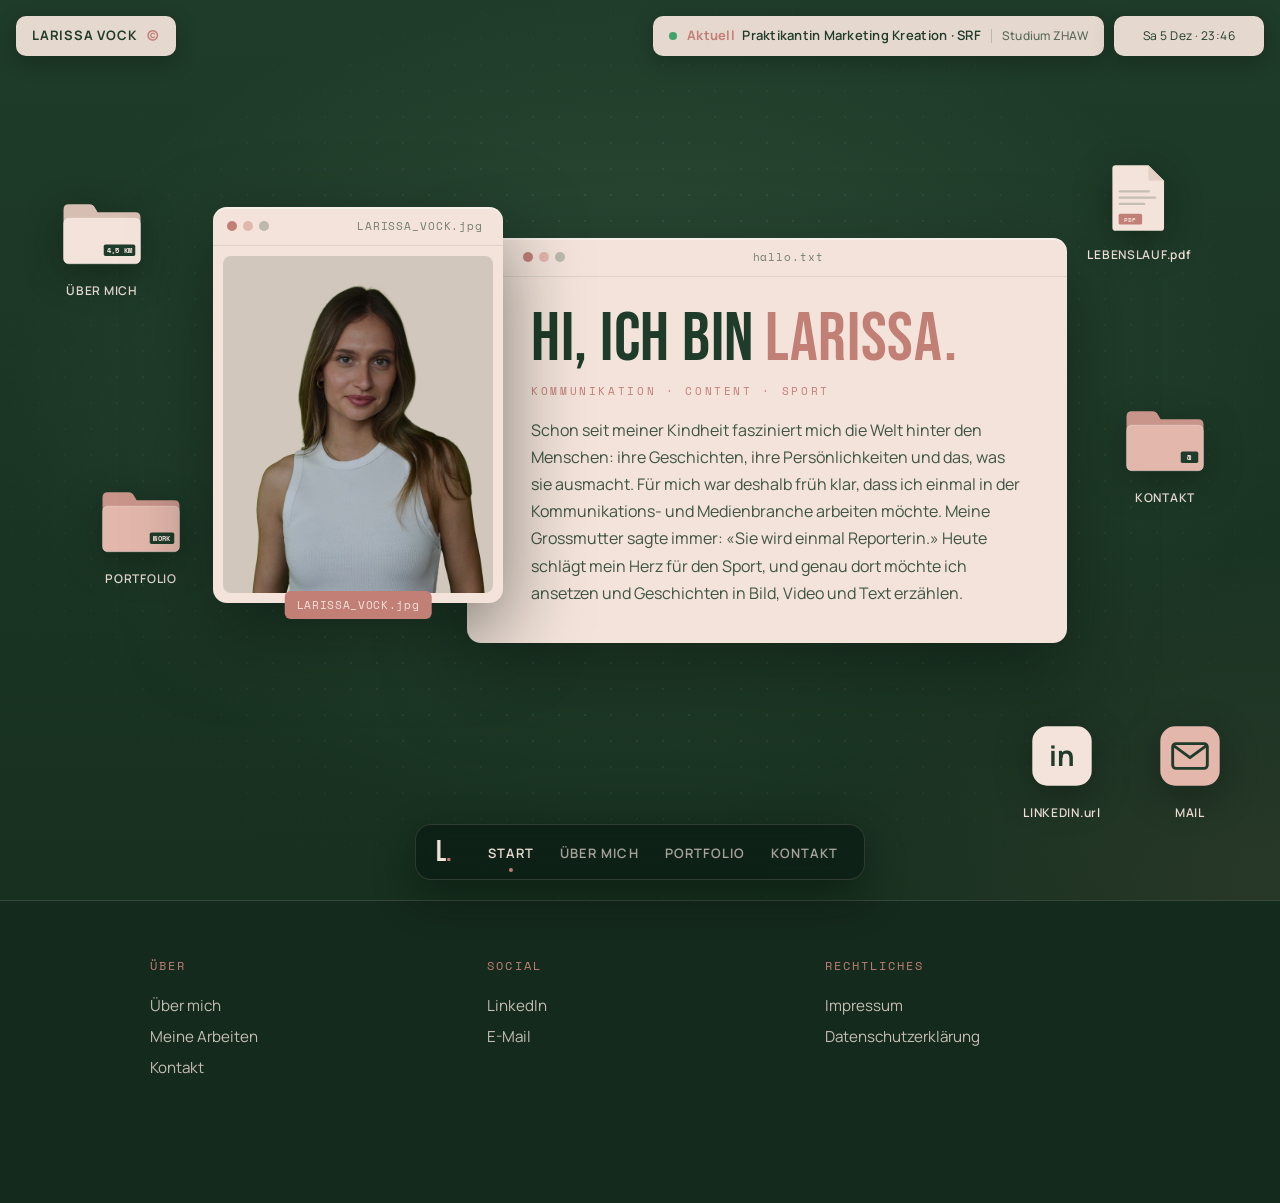
==== commit 3ba54629: "Startseite: Ordner 'Über mich' umbenannt und an erste Stelle oben links Co-Authored-By: Claude Opus " ====
--- a/index.html
+++ b/index.html
@@ -56,7 +56,17 @@
 
   <!-- Desktop-Icons -->
   <nav class="dt-icons" aria-label="Desktop">
-    <a class="dt-icon" href="portfolio.html" data-drag style="--x:8%; --y:22%; --d:600ms">
+    <a class="dt-icon" href="ueber-mich.html" data-drag style="--x:8%; --y:22%; --d:600ms">
+      <svg class="dt-folder folder-cream" viewBox="0 0 96 76" aria-hidden="true">
+        <path d="M4 10 Q4 4 10 4 H34 Q38 4 40 8 L43 13 H86 Q92 13 92 19 V24 H4 Z" class="f-back"/>
+        <rect x="4" y="20" width="88" height="52" rx="6" class="f-front"/>
+        <rect x="50" y="50" width="36" height="13" rx="2" class="f-tag"/>
+        <text x="68" y="59.5" class="f-tag-txt">4,5 KM</text>
+      </svg>
+      <span class="dt-label">ÜBER MICH</span>
+    </a>
+
+    <a class="dt-icon" href="portfolio.html" data-drag style="--x:11%; --y:54%; --d:720ms">
       <svg class="dt-folder folder-rosa" viewBox="0 0 96 76" aria-hidden="true">
         <path d="M4 10 Q4 4 10 4 H34 Q38 4 40 8 L43 13 H86 Q92 13 92 19 V24 H4 Z" class="f-back"/>
         <rect x="4" y="20" width="88" height="52" rx="6" class="f-front"/>
@@ -64,17 +74,6 @@
         <text x="72" y="59.5" class="f-tag-txt">WORK</text>
       </svg>
       <span class="dt-label">PORTFOLIO</span>
-    </a>
-
-    <a class="dt-icon" href="ueber-mich.html" data-drag style="--x:11%; --y:54%; --d:720ms">
-      <svg class="dt-folder folder-cream" viewBox="0 0 96 76" aria-hidden="true">
-        <path d="M4 10 Q4 4 10 4 H34 Q38 4 40 8 L43 13 H86 Q92 13 92 19 V24 H4 Z" class="f-back"/>
-        <rect x="4" y="20" width="88" height="52" rx="6" class="f-front"/>
-        <rect x="50" y="50" width="36" height="13" rx="2" class="f-tag"/>
-        <text x="68" y="59.5" class="f-tag-txt">4,5 KM</text>
-      </svg>
-      <span class="dt-label">ABFAHRT</span>
-      <span class="dt-hint mono">Über mich</span>
     </a>
 
     <a class="dt-icon" href="Lebenslauf_Larissa_Vock.pdf" download data-drag style="--x:89%; --y:18%; --d:840ms">
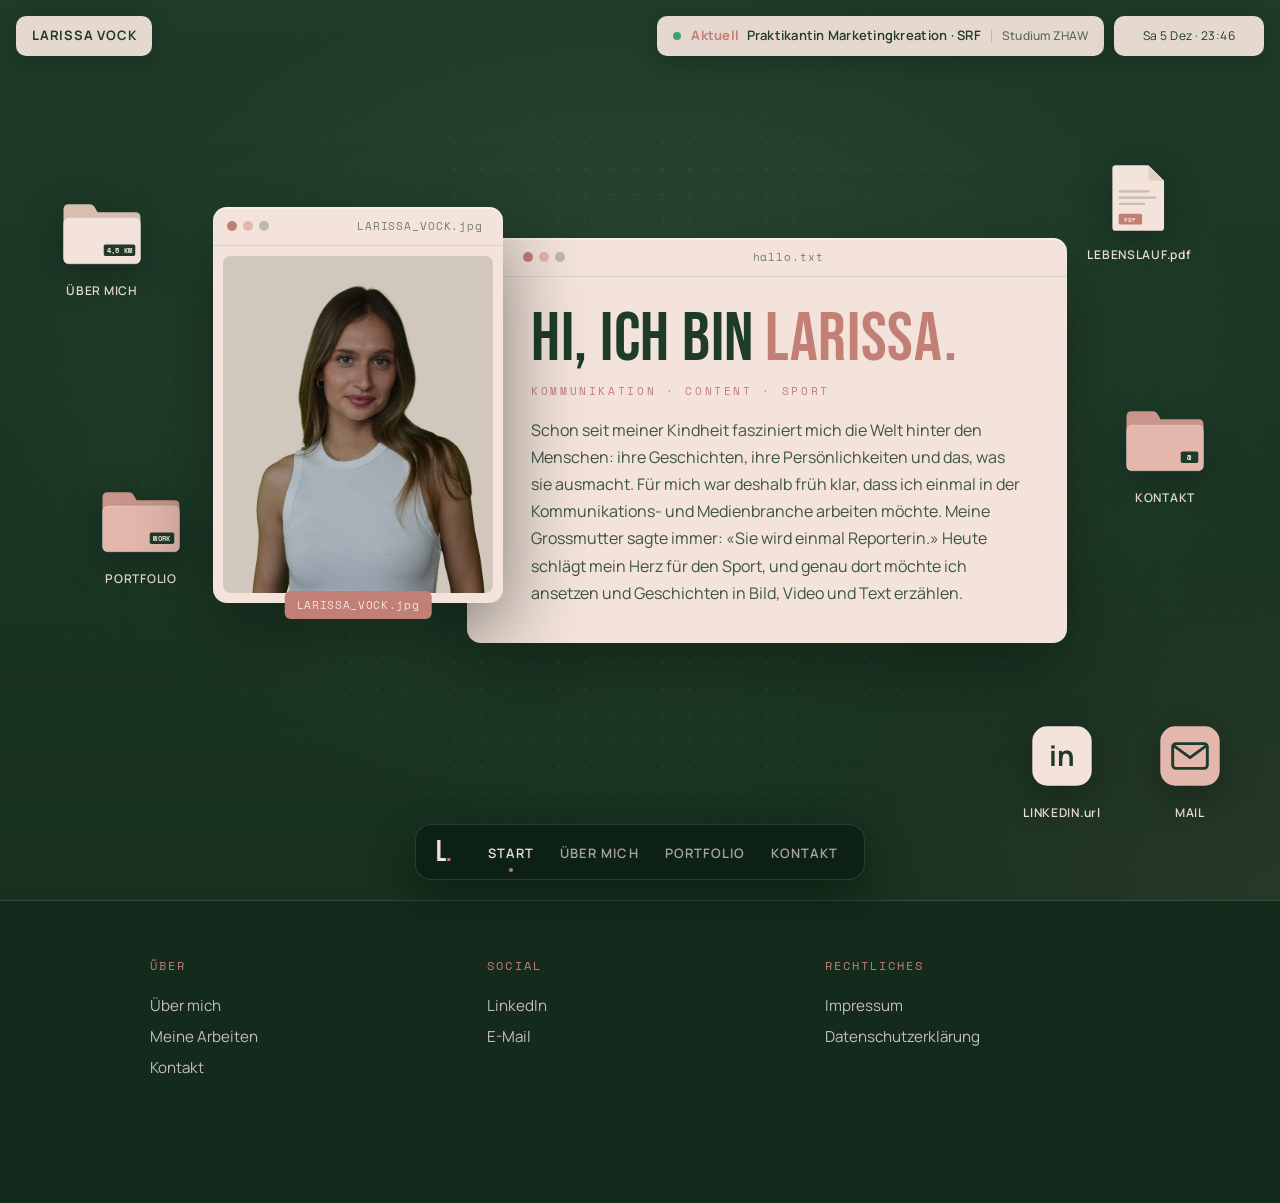
==== commit d9f6e05c: "Startseite: ©-Zeichen entfernt, Schreibweise Marketingkreation Co-Authored-By: Claude Opus 5.5 <nore" ====
--- a/index.html
+++ b/index.html
@@ -13,11 +13,11 @@
 
 <!-- Menüleiste oben -->
 <header class="dt-menubar">
-  <a href="index.html" class="dt-chip dt-brand">LARISSA VOCK<span>©</span></a>
+  <a href="index.html" class="dt-chip dt-brand">LARISSA VOCK</a>
   <div class="dt-menubar-right">
     <div class="dt-chip dt-status">
       <i class="dt-dot" aria-hidden="true"></i>
-      <span><b>Aktuell</b> Praktikantin Marketing Kreation · SRF</span>
+      <span><b>Aktuell</b> Praktikantin Marketingkreation · SRF</span>
       <span class="dt-status-sub">Studium ZHAW</span>
     </div>
     <div class="dt-chip dt-clock mono" id="dtClock" aria-label="Uhrzeit in Zürich">&nbsp;</div>
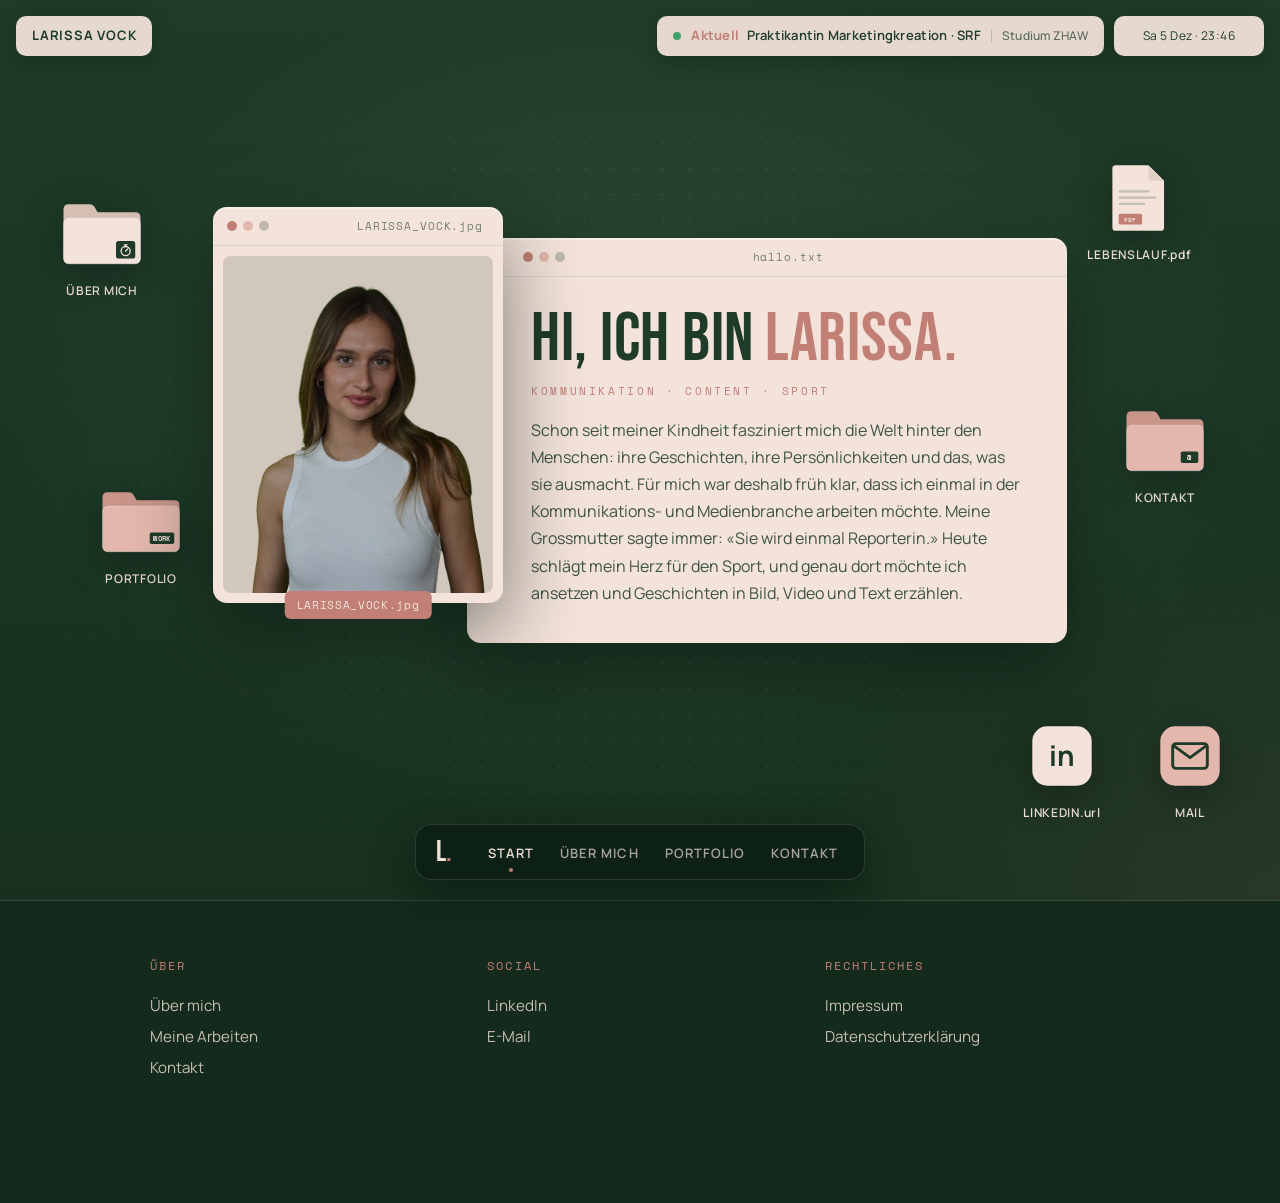
==== commit 5589c49c: "Über mich im Stil einer TV-Sportgrafik, Stoppuhr am Über-mich-Ordner Live-Punkt statt Strichmännchen" ====
--- a/index.html
+++ b/index.html
@@ -60,8 +60,8 @@
       <svg class="dt-folder folder-cream" viewBox="0 0 96 76" aria-hidden="true">
         <path d="M4 10 Q4 4 10 4 H34 Q38 4 40 8 L43 13 H86 Q92 13 92 19 V24 H4 Z" class="f-back"/>
         <rect x="4" y="20" width="88" height="52" rx="6" class="f-front"/>
-        <rect x="50" y="50" width="36" height="13" rx="2" class="f-tag"/>
-        <text x="68" y="59.5" class="f-tag-txt">4,5 KM</text>
+        <rect x="64" y="46" width="22" height="20" rx="3" class="f-tag"/>
+        <g class="f-watch"><circle cx="75" cy="57.5" r="5.2"/><path d="M75 57.5 L77.4 55.2"/><path d="M73.4 50.4 H76.6 M75 50.4 V52.3"/></g>
       </svg>
       <span class="dt-label">ÜBER MICH</span>
     </a>
--- a/style.css
+++ b/style.css
@@ -1661,3 +1661,160 @@
 .a-bg-rosa{ fill: var(--red-soft); }
 .m-env{ fill: none; stroke: var(--black); stroke-width: 3.5; }
 .m-flap{ fill: none; stroke: var(--black); stroke-width: 3.5; stroke-linecap: round; stroke-linejoin: round; }
+
+/* =========================================================
+   ÜBER MICH — TV-SPORTGRAFIK
+   ========================================================= */
+/* Strecke: feine Linien statt Pistenband */
+.track-band, .track-edge{ display: none; }
+.track-path{ stroke: var(--cream); stroke-width: 1.2; opacity: 0.22; stroke-dasharray: none; }
+.track-done{ stroke: var(--red-soft); stroke-width: 2.4; filter: none; }
+
+/* Zwischenzeit-Marken */
+.gate, .gate.finish-gate{ width: 0; height: 0; opacity: 1; filter: none; transform: none; }
+.gate::before, .gate::after, .gate.finish-gate::before, .gate.finish-gate::after{ display: none; }
+.gate-tick, .tv-start-tick{
+  position: absolute; left: 0; top: 0; width: 18px; height: 2px; transform: translate(-50%, -50%);
+  background: rgba(243,227,218,0.45); transition: background 0.3s ease, width 0.4s var(--ease-out);
+}
+.gate-tick::after, .tv-start-tick::after{
+  content: ''; position: absolute; left: 50%; top: 50%; width: 7px; height: 7px; border-radius: 50%;
+  transform: translate(-50%, -50%); background: var(--black-deep); border: 1.5px solid rgba(243,227,218,0.6);
+  transition: background 0.3s ease, border-color 0.3s ease;
+}
+.gate.passed .gate-tick::after, .starthaus .tv-start-tick::after{ background: var(--red-soft); border-color: var(--red-soft); }
+.gate.active .gate-tick{ width: 28px; background: var(--cream); }
+.gate .gate-label, .starthaus .gate-label{
+  position: absolute; top: 0; left: 22px; transform: translateY(-50%);
+  display: inline-flex; align-items: center; gap: 8px;
+  font-size: 10px; letter-spacing: 0.12em; white-space: nowrap;
+  color: rgba(243,227,218,0.6);
+  background: rgba(14,32,22,0.72); padding: 5px 9px 5px 0; border-radius: 3px;
+  overflow: hidden;
+}
+.gate.label-left .gate-label{ left: auto; right: 22px; }
+.gate-label b{ background: rgba(243,227,218,0.12); color: var(--cream); padding: 5px 7px; margin: -5px 0; font-weight: 700; }
+.gate.passed .gate-label b, .starthaus .gate-label b{ background: var(--red-soft); color: var(--black); }
+.gate.active .gate-label{ color: var(--cream); }
+.gate-time{ font-style: normal; color: var(--cream); font-variant-numeric: tabular-nums; }
+.gate-time:empty{ display: none; }
+.finish-banner{ display: none; }
+.starthaus.tv-start{ width: 0; height: 0; transform: none; opacity: 1; }
+.starthaus.tv-start.active{ transform: none; }
+
+/* Fahrerin: Live-Punkt mit Startnummer */
+.racer{
+  width: 0; height: 0; opacity: 1; filter: none;
+  transform: none; transition: none;
+}
+.racer-dot{
+  position: absolute; left: 0; top: 0; width: 12px; height: 12px; border-radius: 50%;
+  transform: translate(-50%, -50%); background: var(--cream);
+  box-shadow: 0 0 0 4px rgba(227,183,172,0.35), 0 0 18px rgba(227,183,172,0.6);
+}
+.racer-dot::after{
+  content: ''; position: absolute; inset: -4px; border-radius: 50%; border: 1.5px solid var(--red-soft);
+  animation: racerPing 1.8s ease-out infinite;
+}
+@keyframes racerPing{ from{ transform: scale(0.6); opacity: 1; } to{ transform: scale(2.4); opacity: 0; } }
+.racer-tag{
+  position: absolute; left: 14px; top: -26px; white-space: nowrap;
+  font-size: 9.5px; font-weight: 700; letter-spacing: 0.1em;
+  background: var(--cream); color: var(--black); padding: 3px 6px; border-radius: 2px;
+}
+
+/* Einblendung oben wie im TV */
+.hud{
+  top: calc(var(--nav-h, 64px) + 12px); left: 50%; right: auto; transform: translateX(-50%);
+  padding: 0; gap: 0; border: none; border-radius: 4px; overflow: hidden;
+  background: rgba(14,32,22,0.94); box-shadow: 0 12px 30px rgba(5,15,9,0.45);
+  align-items: stretch; font-size: 11px; white-space: nowrap;
+  -webkit-backdrop-filter: blur(8px); backdrop-filter: blur(8px);
+}
+.hud-bib{
+  display: flex; align-items: center; justify-content: center;
+  background: var(--red-soft); color: var(--black); font-weight: 700; font-size: 15px; min-width: 38px;
+}
+.hud-name{
+  display: flex; align-items: center; gap: 8px; padding: 0 14px;
+  background: var(--cream); color: var(--black);
+  font: 800 14px 'Manrope', sans-serif; letter-spacing: 0.04em;
+}
+.hud-name small{ font-weight: 500; font-size: 13px; letter-spacing: 0; }
+.hud-name i{ font-style: normal; font-size: 10px; color: var(--red); letter-spacing: 0.1em; }
+.hud-seg{ display: flex; align-items: center; gap: 22px; padding: 9px 18px 11px; }
+.hud .current{ font-size: 10.5px; letter-spacing: 0.12em; color: var(--red-soft); font-weight: 700; min-width: 15ch; }
+.hud .item{ font-size: 10.5px; }
+.hud-live{
+  display: flex; align-items: center; gap: 6px; padding: 0 14px;
+  border-left: 1px solid rgba(243,227,218,0.12);
+  font-size: 10px; letter-spacing: 0.14em; color: var(--cream);
+}
+.hud-live i, .kicker-live i{
+  width: 7px; height: 7px; border-radius: 50%; background: #E0524A; display: inline-block;
+  animation: liveBlink 1.6s ease-in-out infinite;
+}
+@keyframes liveBlink{ 50%{ opacity: 0.25; } }
+.hud .hud-bar{ height: 2px; background: rgba(243,227,218,0.1); }
+.hud .hud-bar span{ background: var(--red-soft); }
+
+/* LIVE im Willkommen-Kicker */
+.kicker-live{
+  display: inline-flex; align-items: center; gap: 6px;
+  background: rgba(224,82,74,0.14); color: var(--cream); border: 1px solid rgba(224,82,74,0.4);
+  padding: 4px 9px; border-radius: 3px; margin-right: 14px; letter-spacing: 0.16em;
+}
+
+/* Bauchbinden statt Pillen */
+.track-main .eyebrow.lt, #ziel .eyebrow.lt{
+  display: inline-flex; align-items: stretch; padding: 0; gap: 0;
+  background: none; border: none; border-radius: 3px; overflow: hidden;
+  font-size: 11px; letter-spacing: 0.14em; margin-bottom: 16px;
+  box-shadow: 0 6px 16px rgba(5,15,9,0.25);
+}
+.lt-num{ background: var(--red-soft); color: var(--black); font-weight: 700; padding: 6px 10px; }
+.lt-txt{ background: var(--cream); color: var(--black); padding: 6px 12px; }
+
+/* Karten: etwas klarer, eckiger */
+.content-block{ border-radius: 10px; }
+.track-main ul.bullets li::marker{ color: var(--red-soft); }
+
+/* Ergebnistafel im Ziel */
+.result-board{ margin: 18px 0 26px; border-radius: 6px; overflow: hidden; border: 1px solid rgba(243,227,218,0.14); }
+.rb-head{
+  display: flex; justify-content: space-between; gap: 12px;
+  background: rgba(10,26,17,0.75); color: rgba(243,227,218,0.6);
+  font-size: 10px; letter-spacing: 0.16em; padding: 9px 14px;
+}
+.rb-row{ display: grid; grid-template-columns: 46px 1fr auto auto; align-items: center; background: var(--cream); color: var(--black); }
+.rb-rank{ background: var(--red-soft); font-weight: 700; font-size: 18px; text-align: center; padding: 12px 0; }
+.rb-name{ padding: 0 16px; font: 500 16px 'Manrope', sans-serif; }
+.rb-name b{ font-weight: 800; letter-spacing: 0.03em; }
+.rb-nat{ font-size: 11px; letter-spacing: 0.12em; color: var(--red); padding: 0 14px; }
+.rb-time{ font-weight: 700; font-size: 20px; padding: 0 16px; font-variant-numeric: tabular-nums; }
+
+/* Startseite: Stoppuhr am Über-mich-Ordner */
+.f-watch{ fill: none; stroke: var(--cream); stroke-width: 1.5; stroke-linecap: round; }
+
+@media (max-width: 700px){
+  .hud{ top: var(--nav-h, 64px); left: 0; right: 0; transform: none; border-radius: 0; }
+  .hud-name, .hud-live{ display: none; }
+  .hud-bib{ min-width: 30px; font-size: 12px; }
+  .hud-seg{ gap: 10px; padding: 7px 10px 9px; flex: 1; justify-content: space-between; }
+  .hud .current{ min-width: 0; font-size: 9px; }
+  .hud .item{ font-size: 9px; }
+  .racer-tag{ display: none; }
+  .kicker-live{ margin-right: 8px; }
+  .rb-row{ grid-template-columns: 38px 1fr auto; }
+  .rb-nat{ display: none; }
+  .rb-name{ font-size: 14px; padding: 0 10px; }
+  .rb-time{ font-size: 16px; padding: 0 10px; }
+  .rb-head span:last-child{ display: none; }
+}
+@media (prefers-reduced-motion: reduce){
+  .racer-dot::after, .hud-live i, .kicker-live i{ animation: none; }
+}
+.welcome-kicker::before{ display: none; }
+@media (max-width: 700px){
+  .gate .gate-label, .starthaus .gate-label{ display: none; }
+}
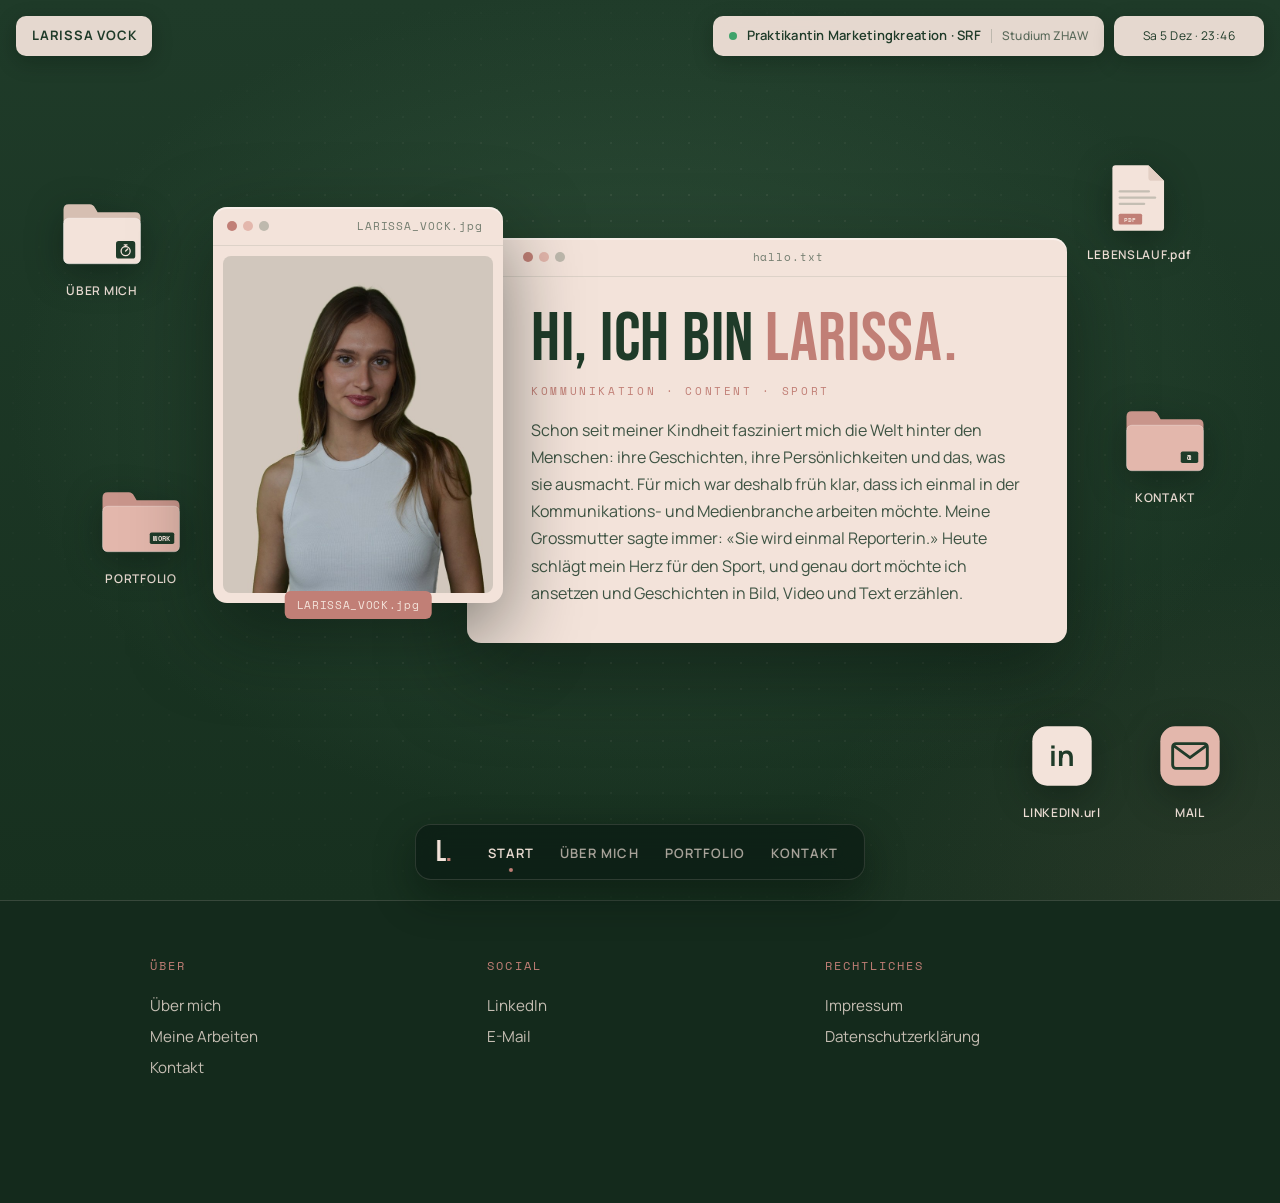
==== commit 9f3005c1: "Favicon mit L.-Logo, Status ohne 'Aktuell', Grussformel dunkler Co-Authored-By: Claude Opus 5.5 <nor" ====
--- a/index.html
+++ b/index.html
@@ -7,7 +7,10 @@
 <title>Larissa Vock</title>
 <link rel="preconnect" href="https://fonts.googleapis.com">
 <link href="https://fonts.googleapis.com/css2?family=Bebas+Neue&family=Space+Mono:wght@400;700&family=Manrope:wght@300;400;500;600;700&display=swap" rel="stylesheet">
-<link rel="stylesheet" href="style.css">
+<link rel="icon" href="favicon.svg?v=202611191137" type="image/svg+xml">
+<link rel="icon" href="favicon-32.png?v=202611191137" type="image/png" sizes="32x32">
+<link rel="apple-touch-icon" href="apple-touch-icon.png?v=202611191137">
+<link rel="stylesheet" href="style.css?v=202611191137">
 </head>
 <body class="dt-body">
 
@@ -17,7 +20,7 @@
   <div class="dt-menubar-right">
     <div class="dt-chip dt-status">
       <i class="dt-dot" aria-hidden="true"></i>
-      <span><b>Aktuell</b> Praktikantin Marketingkreation · SRF</span>
+      <span>Praktikantin Marketingkreation · SRF</span>
       <span class="dt-status-sub">Studium ZHAW</span>
     </div>
     <div class="dt-chip dt-clock mono" id="dtClock" aria-label="Uhrzeit in Zürich">&nbsp;</div>
@@ -153,64 +156,9 @@
   </div>
 </footer>
 
-<script>
-(function(){
-  /* Uhr (Zürcher Zeit) */
-  var clock = document.getElementById('dtClock');
-  var fmtDay = new Intl.DateTimeFormat('de-CH', { timeZone: 'Europe/Zurich', weekday: 'short', day: 'numeric', month: 'short' });
-  var fmtTime = new Intl.DateTimeFormat('de-CH', { timeZone: 'Europe/Zurich', hour: '2-digit', minute: '2-digit' });
-  function tick(){
-    var now = new Date();
-    clock.textContent = fmtDay.format(now).replace(/\./g, '').replace(',', '') + ' · ' + fmtTime.format(now);
-  }
-  tick(); setInterval(tick, 10000);
+<script src="desktop.js?v=202611191137"></script>
 
-
-  /* Fenster & Icons verschieben wie auf einem Desktop */
-  var desktop = document.getElementById('desktop');
-  var z = 10;
-  var canDrag = window.matchMedia('(min-width: 900px) and (pointer: fine)');
-  document.querySelectorAll('[data-drag]').forEach(function(el){
-    var handle = el.querySelector('[data-handle]') || el;
-    var sx, sy, ox = 0, oy = 0, moved = false, active = false;
-    handle.addEventListener('pointerdown', function(e){
-      if (!canDrag.matches || e.button !== 0) return;
-      active = true; moved = false;
-      sx = e.clientX - ox; sy = e.clientY - oy;
-      el.style.zIndex = ++z;
-      el.classList.add('is-focus');
-      handle.setPointerCapture(e.pointerId);
-    });
-    handle.addEventListener('pointermove', function(e){
-      if (!active) return;
-      var nx = e.clientX - sx, ny = e.clientY - sy;
-      if (!moved && Math.abs(nx - ox) + Math.abs(ny - oy) < 4) return;
-      moved = true;
-      el.classList.add('is-dragging');
-      // im sichtbaren Bereich halten
-      var r = el.getBoundingClientRect(), d = desktop.getBoundingClientRect();
-      var baseL = r.left - ox, baseT = r.top - oy;
-      nx = Math.min(Math.max(nx, d.left + 8 - baseL), d.right - 8 - r.width - baseL);
-      ny = Math.min(Math.max(ny, d.top + 70 - baseT), d.bottom - 100 - r.height - baseT);
-      ox = nx; oy = ny;
-      el.style.translate = ox + 'px ' + oy + 'px';
-    });
-    el.addEventListener('dragstart', function(e){ e.preventDefault(); });
-    function end(){ active = false; el.classList.remove('is-dragging'); }
-    handle.addEventListener('pointerup', end);
-    handle.addEventListener('pointercancel', end);
-    // Nach dem Ziehen keinen Link öffnen
-    el.addEventListener('click', function(e){
-      if (moved){ e.preventDefault(); e.stopPropagation(); moved = false; }
-    });
-  });
-  document.addEventListener('pointerdown', function(e){
-    document.querySelectorAll('.is-focus').forEach(function(f){ if (!f.contains(e.target)) f.classList.remove('is-focus'); });
-  });
-})();
-</script>
-
-<script src="lenis.min.js"></script>
-<script src="motion.js"></script>
+<script src="lenis.min.js?v=202611191137"></script>
+<script src="motion.js?v=202611191137"></script>
 </body>
 </html>
--- a/style.css
+++ b/style.css
@@ -1818,3 +1818,255 @@
 @media (max-width: 700px){
   .gate .gate-label, .starthaus .gate-label{ display: none; }
 }
+/* Tore: zwei Stangen mit Torflagge, schlicht */
+.gate-tick, .tv-start-tick{ width: 0 !important; background: none !important; }
+.gate-tick::after, .tv-start-tick::after{ width: 6px; height: 6px; }
+.gate-poles{
+  position: absolute; left: 0; bottom: 0; width: 20px; height: 26px; transform: translateX(-50%);
+  border-left: 2px solid rgba(243,227,218,0.55); border-right: 2px solid rgba(243,227,218,0.55);
+  transition: border-color 0.3s ease, transform 0.4s var(--ease-out);
+}
+.gate-poles::before{
+  content: ''; position: absolute; left: 0; right: 0; top: 0; height: 10px;
+  background: rgba(243,227,218,0.22); transition: background 0.3s ease;
+}
+.gate.passed .gate-poles, .starthaus .gate-poles{ border-color: var(--cream); }
+.gate.passed .gate-poles::before, .starthaus .gate-poles::before{ background: var(--red-soft); }
+.gate.active .gate-poles{ transform: translateX(-50%) scale(1.15); }
+.gate.finish-gate .gate-poles{ width: 34px; height: 32px; border-color: var(--cream); }
+.gate.finish-gate .gate-poles::before{
+  height: 9px; background-color: var(--cream);
+  background-image: linear-gradient(45deg, var(--black-deep) 25%, transparent 25%, transparent 75%, var(--black-deep) 75%),
+                    linear-gradient(45deg, var(--black-deep) 25%, transparent 25%, transparent 75%, var(--black-deep) 75%);
+  background-size: 6px 6px; background-position: 0 0, 3px 3px;
+}
+.gate .gate-label, .starthaus .gate-label{ top: -14px; }
+.gate.finish-gate .gate-label{ top: -16px; }
+
+/* Berge: echter & dynamischer */
+#welcome .mountains-bg{ height: 64%; overflow: visible; }
+.m-rise{ animation: mRise 1.6s var(--ease-out) var(--d, 0ms) both; transform-box: view-box; }
+@keyframes mRise{ from{ transform: translateY(60px); opacity: 0; } to{ transform: none; opacity: 1; } }
+.m-fog{ animation: mFog 38s ease-in-out infinite alternate; }
+.m-fog-2{ animation-duration: 52s; animation-direction: alternate-reverse; }
+@keyframes mFog{ from{ transform: translateX(-120px); } to{ transform: translateX(120px); } }
+.m-glow{ animation: mGlow 9s ease-in-out infinite alternate; }
+@keyframes mGlow{ from{ opacity: 0.7; } to{ opacity: 1; } }
+@media (prefers-reduced-motion: reduce){ .m-rise, .m-fog, .m-glow{ animation: none; } }
+@media (max-width: 700px){
+  .track-main #welcome{ min-height: calc(100svh - var(--nav-h)); }
+  .track-main #welcome .mountains-bg, #welcome .mountains-bg{ height: 40%; }
+  .welcome-kicker{ letter-spacing: 0.14em; font-size: 10px; flex-wrap: wrap; }
+}
+
+/* =========================================================
+   ÜBER MICH — Blöcke mit Variation
+   ========================================================= */
+/* Karten deckend, damit die Strecke nicht durchscheint */
+.content-block{ background: linear-gradient(145deg, #34573F, #2B4A36); }
+.content-block.is-open{
+  background: none; border: none; box-shadow: none; padding: 0;
+  -webkit-backdrop-filter: none; backdrop-filter: none;
+}
+.content-block.is-open:hover{ box-shadow: none; }
+
+/* Start: Startliste statt Karte */
+.track-main #hero{ min-height: 34vh; }
+.start-block{ width: min(560px, 100%); }
+.start-board{ margin: 0; box-shadow: 0 20px 50px rgba(5,15,9,0.45); }
+.rb-status{ display: inline-flex; align-items: center; gap: 8px; font-size: 12px !important; letter-spacing: 0.14em; color: var(--black); }
+.rb-status i{ width: 8px; height: 8px; border-radius: 50%; background: #3FA36B; animation: liveBlink 1.4s ease-in-out infinite; }
+
+/* Berufserfahrung: Zeitleiste */
+.cv-block{ width: 860px; }
+.cv-list{ margin-top: 8px; }
+.cv-item{
+  display: grid; grid-template-columns: 150px 1fr; gap: 24px;
+  padding: 22px 0; border-top: 1px solid rgba(243,227,218,0.12);
+}
+.cv-item:first-child{ border-top: none; padding-top: 10px; }
+.cv-date{ font-size: 12px; letter-spacing: 0.06em; color: var(--red-soft); padding-top: 4px; }
+.cv-body h3, .edu-tile h3{
+  font-family: 'Manrope', sans-serif; text-transform: none; letter-spacing: 0;
+  font-size: 1.15rem; font-weight: 700; line-height: 1.3;
+}
+.cv-tag{ font-size: 10px; font-weight: 400; letter-spacing: 0.1em; color: rgba(243,227,218,0.6); border: 1px solid rgba(243,227,218,0.25); border-radius: 3px; padding: 2px 6px; margin-left: 6px; vertical-align: middle; }
+.cv-org{ color: rgba(243,227,218,0.7); font-size: 0.98rem; margin: 2px 0 10px; }
+.cv-body ul.bullets{ margin-top: 0 !important; }
+
+/* Ausbildung: helle Kacheln */
+.edu-block{ width: 760px; }
+.edu-grid{ display: grid; grid-template-columns: 1fr 1fr; gap: 16px; margin-top: 6px; }
+.edu-tile{
+  background: var(--cream); color: var(--black); border-radius: 10px; padding: 22px 24px 24px;
+  box-shadow: 0 20px 50px rgba(5,15,9,0.4);
+  transition: transform 0.4s var(--ease-out);
+}
+.edu-tile:hover{ transform: translateY(-4px); }
+.edu-tile .cv-date{ color: var(--red); padding: 0; }
+.edu-top{ display: flex; justify-content: space-between; align-items: center; margin-bottom: 14px; }
+.edu-badge{ display: inline-flex; align-items: center; gap: 6px; font-size: 10px; letter-spacing: 0.14em; background: var(--black); color: var(--cream); padding: 4px 8px; border-radius: 3px; }
+.edu-badge i{ width: 6px; height: 6px; border-radius: 50%; background: #3FA36B; animation: liveBlink 1.6s ease-in-out infinite; }
+.edu-tile p{ color: rgba(31,59,41,0.75); font-size: 0.95rem; margin-top: 6px; }
+
+/* Kompetenzen */
+.skills-block{ width: 900px; }
+.sk-grid{ display: grid; grid-template-columns: 1fr 1fr; gap: 30px 48px; margin-top: 6px; }
+.sk-grid .tags-label{ margin: 0 0 12px; font-size: 11px; letter-spacing: 0.16em; color: var(--red-soft); }
+.sk-grid .tags{ margin-top: 0; gap: 8px; }
+.sk-grid .tag{ font-family: 'Manrope', sans-serif; font-size: 13px; padding: 7px 14px; border-radius: 999px; }
+.tags-soft .tag{ background: rgba(243,227,218,0.07); border-color: rgba(243,227,218,0.16); color: rgba(243,227,218,0.9); }
+.tag small{ font-size: 11px; color: rgba(243,227,218,0.55); margin-left: 4px; }
+.lang-row{ display: grid; grid-template-columns: 96px 1fr auto; align-items: center; gap: 14px; padding: 7px 0; }
+.lang-name{ font-weight: 600; font-size: 14px; }
+.lang-lvl{ font-size: 11px; letter-spacing: 0.08em; color: rgba(243,227,218,0.7); min-width: 11ch; text-align: right; }
+.cefr{ display: grid; grid-template-columns: repeat(6, 1fr); gap: 4px; }
+.cefr i{ height: 6px; border-radius: 2px; background: rgba(243,227,218,0.12); transition: background 0.4s ease; }
+.content-block.in .cefr[data-level="4"] i:nth-child(-n+4),
+.content-block.in .cefr[data-level="5"] i:nth-child(-n+5),
+.content-block.in .cefr[data-level="7"] i{ background: var(--red-soft); }
+.cefr i:nth-child(2){ transition-delay: .08s; } .cefr i:nth-child(3){ transition-delay: .16s; }
+.cefr i:nth-child(4){ transition-delay: .24s; } .cefr i:nth-child(5){ transition-delay: .32s; } .cefr i:nth-child(6){ transition-delay: .4s; }
+
+@media (max-width: 900px){
+  .cv-block, .edu-block, .skills-block{ width: 100%; }
+  .cv-item{ grid-template-columns: 1fr; gap: 6px; }
+  .edu-grid, .sk-grid{ grid-template-columns: 1fr; }
+}
+@media (max-width: 700px){
+  .track-main #hero{ min-height: 26vh; }
+  .lang-row{ grid-template-columns: 84px 1fr auto; gap: 10px; }
+}
+.lang-lvl{ min-width: 13.5ch; }
+@media (max-width: 700px){ .hud .item:nth-of-type(3){ display: none; } .hud-seg{ overflow: hidden; } }
+/* Datum: ruhiger, in der Textschrift */
+.cv-date{
+  font-family: 'Manrope', sans-serif; font-weight: 600; font-size: 0.92rem;
+  letter-spacing: 0.01em; font-variant-numeric: tabular-nums; color: var(--red-soft); padding-top: 3px;
+}
+.edu-tile .cv-date{ color: var(--red); font-size: 0.88rem; }
+/* Ausbildung wieder im Block, Kacheln darin */
+.edu-block{ width: 820px; }
+.edu-tile{ box-shadow: 0 10px 24px rgba(5,15,9,0.25); }
+/* Kompetenzen schmaler */
+.skills-block{ width: 780px; }
+.sk-grid{ gap: 28px 40px; }
+
+/* =========================================================
+   KONTAKT — Mail-Fenster im Desktop
+   ========================================================= */
+.dt-contact .dt-photo{ width: 260px; margin-top: 40px; }
+.dt-contact .dt-photo-img img{ object-position: center 28%; }
+.dt-mail{ width: min(620px, 52vw); z-index: 1; }
+.dt-contact .dt-mail .dt-titlebar{ padding-left: 56px; }
+.mail-fields{ padding: 6px 28px 0 64px; }
+.mail-row{ display: flex; gap: 12px; padding: 11px 0; border-bottom: 1px solid rgba(31,59,41,0.1); font-size: 14px; color: var(--black); }
+.mail-k{ width: 62px; flex: none; color: rgba(31,59,41,0.5); }
+.mail-to b{ font-weight: 700; }
+.mail-to{ color: rgba(31,59,41,0.75); word-break: break-word; }
+.mail-body{ padding: 26px 32px 6px 64px; }
+.mail-body h1{ font-size: clamp(2.4rem, 4.2vw, 3.8rem); line-height: 0.98; font-weight: 400; color: var(--black); margin-bottom: 16px; }
+.mail-body h1 > span{ color: var(--red); }
+.mail-body p{ color: rgba(31,59,41,0.85); font-size: 1rem; line-height: 1.65; margin-bottom: 14px; }
+.mail-sig{ color: rgba(31,59,41,0.85) !important; }
+.mail-actions{ display: flex; align-items: center; gap: 16px; padding: 10px 32px 30px 64px; flex-wrap: wrap; }
+.mail-send{
+  display: inline-flex; align-items: center; gap: 10px;
+  background: var(--black); color: var(--cream); text-decoration: none;
+  font: 700 15px 'Manrope', sans-serif; letter-spacing: 0.04em;
+  padding: 13px 24px; border-radius: 999px;
+  transition: background 0.3s ease, transform 0.3s var(--ease-out);
+}
+.mail-send svg{ width: 18px; height: 18px; fill: none; stroke: currentColor; stroke-width: 2; stroke-linejoin: round; stroke-linecap: round; transition: transform 0.4s var(--ease-out); }
+.mail-send:hover{ background: var(--red); transform: translateY(-2px); }
+.mail-send:hover svg{ transform: translate(3px, -3px); }
+.mail-hint{ font-size: 10.5px; letter-spacing: 0.08em; color: rgba(31,59,41,0.5); }
+@media (max-width: 1180px){
+  .dt-contact .dt-photo{ width: 210px; }
+  .dt-mail{ width: 50vw; }
+  .mail-fields, .mail-body, .mail-actions{ padding-left: 52px; }
+}
+@media (max-width: 899px){
+  .dt-contact .dt-photo{ width: min(220px, 60vw); margin: 0 0 -30px; }
+  .dt-mail{ width: 100%; }
+  .dt-contact .dt-mail .dt-titlebar{ padding-left: 14px; }
+  .mail-fields{ padding: 34px 20px 0; }
+  .mail-body{ padding: 22px 20px 4px; }
+  .mail-actions{ padding: 8px 20px 26px; }
+  .mail-k{ width: 56px; }
+  .mail-row{ font-size: 13px; }
+}
+
+/* =========================================================
+   PORTFOLIO — Projekte mit grossen Bildern
+   ========================================================= */
+.portfolio-wrap{ max-width: 1440px; margin: 0 auto; padding: calc(var(--nav-h) + 6vw) 6vw 8vw; }
+.work-grid{ display: grid; grid-template-columns: repeat(4, 1fr); gap: 22px; }
+.work{
+  display: flex; flex-direction: column; text-decoration: none; color: var(--cream);
+  background: #2B4A36; border: 1px solid rgba(243,227,218,0.1); border-radius: 12px; overflow: hidden;
+  transition: transform 0.5s var(--ease-out), border-color 0.4s ease, box-shadow 0.5s var(--ease-out);
+}
+.work:hover{ transform: translateY(-6px); border-color: rgba(227,183,172,0.5); box-shadow: 0 30px 60px rgba(5,15,9,0.45); }
+.work-img{ position: relative; aspect-ratio: 4 / 3; overflow: hidden; background: var(--black-deep); }
+.work-img img{ width: 100%; height: 100%; object-fit: cover; display: block; transition: transform 1.1s var(--ease-out); }
+.work-img img.pos-top{ object-position: center 12%; }
+.work-img img.pos-video-noemi{ object-position: center 30%; }
+.work:hover .work-img img{ transform: scale(1.06); }
+.work-cat{
+  position: absolute; left: 14px; top: 14px; font-size: 10px; letter-spacing: 0.12em;
+  background: var(--cream); color: var(--black); padding: 5px 9px; border-radius: 3px;
+}
+.work-body{ display: flex; flex-direction: column; gap: 8px; padding: 20px 22px 22px; flex: 1; }
+.work-meta{ font-size: 10.5px; letter-spacing: 0.1em; color: var(--red-soft); text-transform: uppercase; }
+.work-body h3{ font-size: 1.7rem; line-height: 1.02; font-weight: 400; }
+.work-body p{ font-size: 0.93rem; line-height: 1.6; color: rgba(243,227,218,0.75); }
+.work-link{ margin-top: auto; padding-top: 6px; font: 700 0.85rem 'Manrope', sans-serif; color: var(--red-soft); }
+.work-link i{ font-style: normal; display: inline-block; transition: transform 0.4s var(--ease-out); }
+.work:hover .work-link{ color: var(--cream); }
+.work:hover .work-link i{ transform: translateX(6px); }
+
+/* Hervorgehobenes Projekt */
+.work-featured{ grid-column: 1 / -1; flex-direction: row; }
+.work-featured .work-img{ flex: 0 0 58%; aspect-ratio: 16 / 10; }
+.work-featured .work-body{ justify-content: center; padding: 40px 44px; gap: 12px; }
+.work-featured h3{ font-size: clamp(2.2rem, 3.6vw, 3.4rem); }
+.work-featured p{ font-size: 1.02rem; max-width: 460px; }
+.work-featured .work-meta::before{ content: '★ HIGHLIGHT · '; color: var(--cream); }
+.work-featured .work-link{ margin-top: 10px; }
+
+@media (max-width: 1200px){ .work-grid{ grid-template-columns: repeat(2, 1fr); } }
+@media (max-width: 800px){
+  .work-featured{ flex-direction: column; }
+  .work-featured .work-img{ flex: none; aspect-ratio: 4 / 3; }
+  .work-featured .work-body{ padding: 22px; }
+}
+@media (max-width: 600px){
+  .work-grid{ grid-template-columns: 1fr; gap: 18px; }
+  .portfolio-wrap{ padding: calc(var(--nav-h) + 36px) 16px 60px; }
+}
+/* Portfolio: 5 gleich grosse Projekte, 3 + 2 */
+.work-grid{ grid-template-columns: repeat(6, 1fr); }
+.work{ grid-column: span 2; }
+.work:nth-child(4), .work:nth-child(5){ grid-column: span 3; }
+.work:nth-child(4) .work-img, .work:nth-child(5) .work-img{ aspect-ratio: 16 / 9; }
+@media (max-width: 1100px){
+  .work-grid{ grid-template-columns: repeat(2, 1fr); }
+  .work, .work:nth-child(4){ grid-column: span 1; }
+  .work:nth-child(5){ grid-column: 1 / -1; }
+  .work:nth-child(4) .work-img{ aspect-ratio: 4 / 3; }
+}
+@media (max-width: 600px){
+  .work-grid{ grid-template-columns: 1fr; }
+  .work, .work:nth-child(4), .work:nth-child(5){ grid-column: auto; }
+  .work:nth-child(5) .work-img{ aspect-ratio: 4 / 3; }
+}
+/* Filter aktiv: einfache Spalten */
+.work-grid.is-filtered{ grid-template-columns: repeat(3, 1fr); }
+.work-grid.is-filtered .work{ grid-column: auto; }
+.work-grid.is-filtered .work .work-img{ aspect-ratio: 4 / 3; }
+@media (max-width: 1100px){ .work-grid.is-filtered{ grid-template-columns: repeat(2, 1fr); } }
+@media (max-width: 600px){ .work-grid.is-filtered{ grid-template-columns: 1fr; } }
+/* Kontakt-Titel etwas kleiner (längerer Satz) */
+.dt-contact .mail-body h1{ font-size: clamp(2.2rem, 3.8vw, 3.4rem); }
+.work-cat{ font: 700 10.5px/1 'Manrope', sans-serif; letter-spacing: 0.1em; padding: 6px 10px; }
